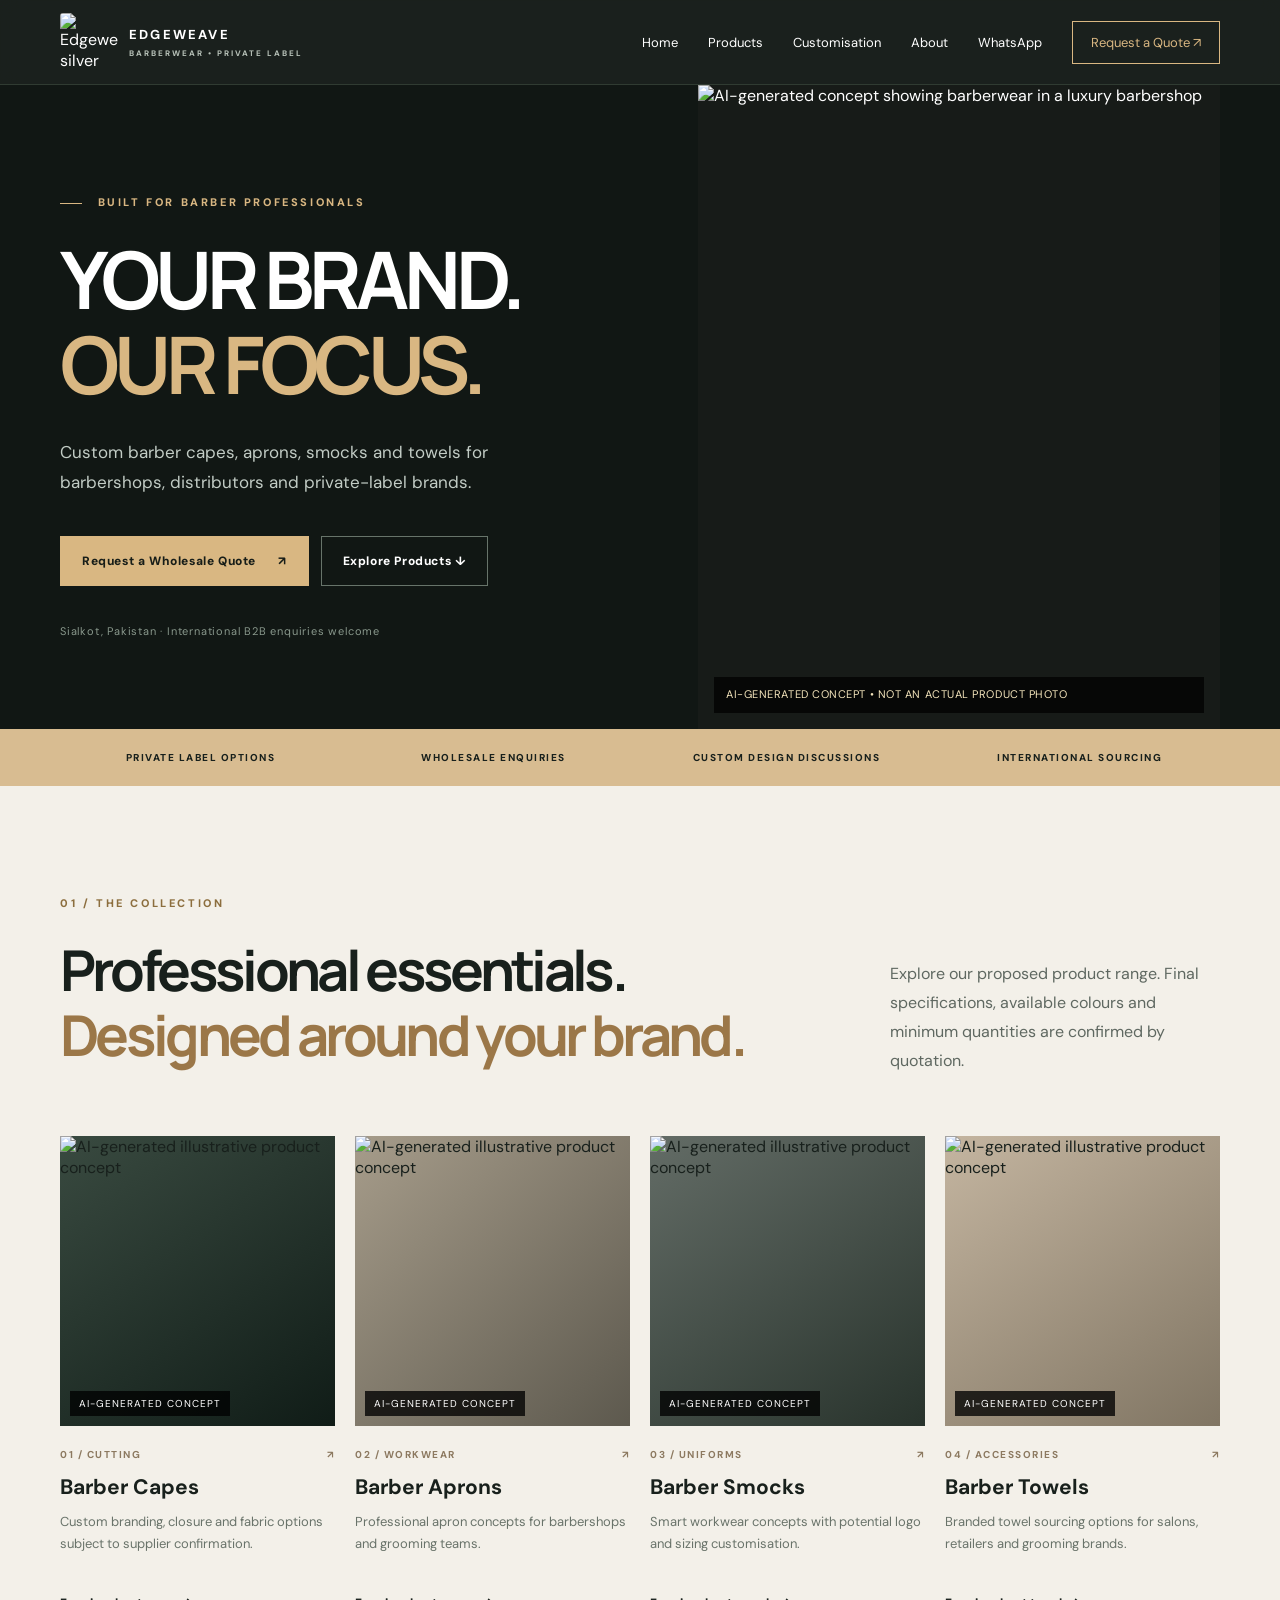
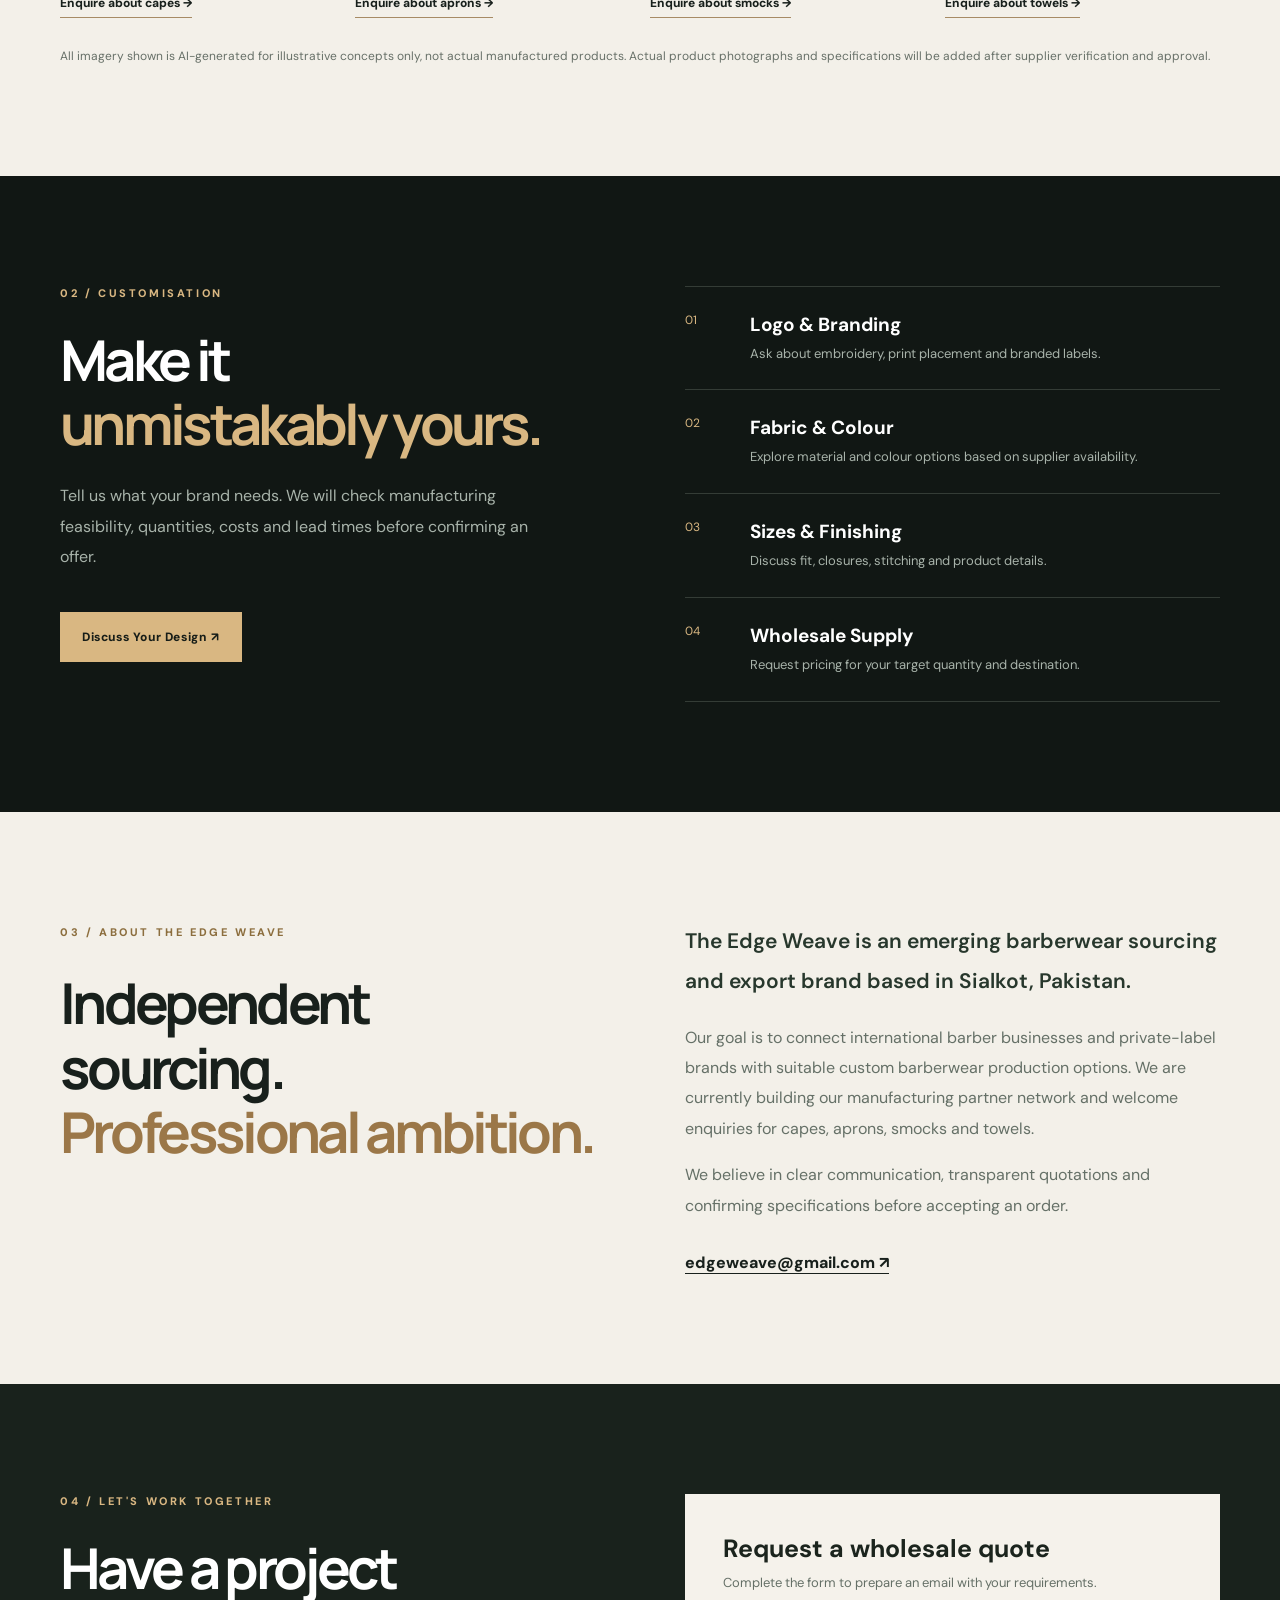
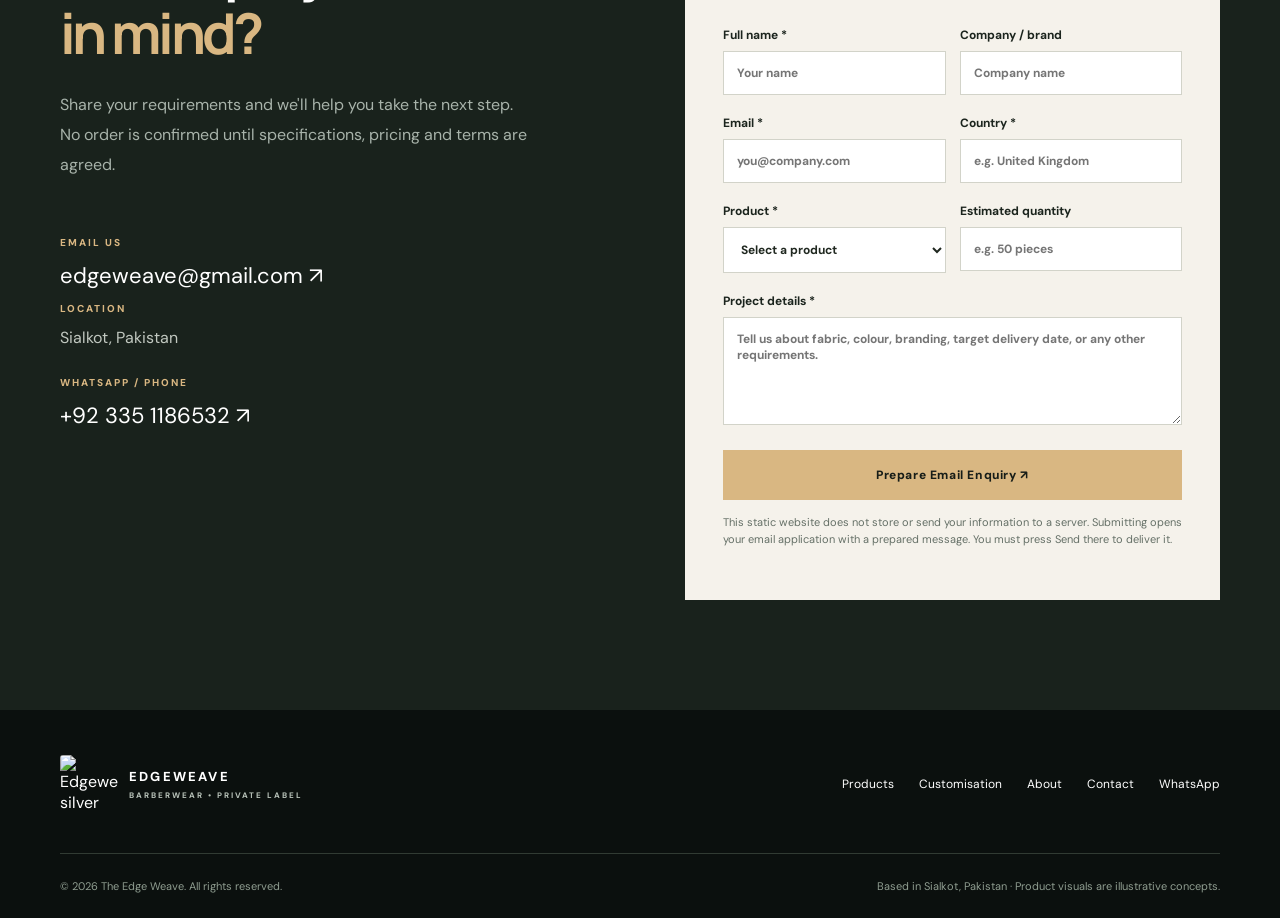
==== index.html @ 6169fc66 "Add files via upload" ====
<!DOCTYPE html>

<html lang="en"><head><meta charset="utf-8"/><meta content="width=device-width, initial-scale=1" name="viewport"/><meta content="The Edge Weave — custom barberwear sourcing for barbershops, distributors and private-label brands. Request a wholesale quote." name="description"/><meta content="#111714" name="theme-color"/><title>The Edge Weave | Custom Barberwear &amp; Private Label Supply</title><link href="styles.css" rel="stylesheet"/></head>
<body><a class="skip" href="#main">Skip to content</a><header class="site-header"><div class="container nav"><a aria-label="The Edge Weave home" class="brand" href="#home"><img class="brand-logo" src="images/edgeweave-logo.jpg" alt="Edgeweave silver scissors official logo"/><span class="brand-name">EDGEWEAVE<small>BARBERWEAR • PRIVATE LABEL</small></span></a><button aria-controls="site-nav" aria-expanded="false" aria-label="Open navigation" class="menu-toggle" type="button"><span></span><span></span><span></span></button><nav aria-label="Main navigation" class="site-nav" id="site-nav"><a href="#home">Home</a><a href="#products">Products</a><a href="#customisation">Customisation</a><a href="#about">About</a><a href="https://wa.me/923351186532" rel="noopener noreferrer" target="_blank">WhatsApp</a><a class="nav-cta" href="#quote">Request a Quote ↗</a></nav></div></header>
<main id="main"><section class="hero" id="home"><div class="container hero-layout"><div class="hero-copy"><div class="eyebrow"><span class="line"></span> BUILT FOR BARBER PROFESSIONALS</div><h1>YOUR BRAND.<br/><em>OUR FOCUS.</em></h1><p class="hero-lead">Custom barber capes, aprons, smocks and towels for barbershops, distributors and private-label brands.</p><div class="hero-actions"><a class="btn btn-gold" href="#quote">Request a Wholesale Quote <span>↗</span></a><a class="btn btn-outline" href="#products">Explore Products ↓</a></div><p class="hero-note">Sialkot, Pakistan · International B2B enquiries welcome</p></div><div aria-label="Stylised conceptual barber cape silhouette" class="hero-art hero-photo" role="img"><img alt="AI-generated concept showing barberwear in a luxury barbershop" src="images/hero.jpg"/><div class="art-label">AI-GENERATED CONCEPT • NOT AN ACTUAL PRODUCT PHOTO</div></div></div></section>
<section aria-label="Capabilities" class="strip"><div class="container strip-grid"><span>PRIVATE LABEL OPTIONS</span><span>WHOLESALE ENQUIRIES</span><span>CUSTOM DESIGN DISCUSSIONS</span><span>INTERNATIONAL SOURCING</span></div></section>
<section class="section section-light" id="products"><div class="container"><div class="section-head"><div><p class="eyebrow dark">01 / THE COLLECTION</p><h2>Professional essentials.<br/><em>Designed around your brand.</em></h2></div><p>Explore our proposed product range. Final specifications, available colours and minimum quantities are confirmed by quotation.</p></div><div class="products-grid"><article class="product-card"><div class="product-visual cape-visual"><img alt="AI-generated illustrative product concept" src="images/cape.jpg"/><span class="concept-tag">AI-GENERATED CONCEPT</span></div><div class="product-meta"><span>01 / CUTTING</span><span>↗</span></div><h3>Barber Capes</h3><p>Custom branding, closure and fabric options subject to supplier confirmation.</p><a data-product="Barber Capes" href="#quote">Enquire about capes →</a></article><article class="product-card"><div class="product-visual apron-visual"><img alt="AI-generated illustrative product concept" src="images/apron.jpg"/><span class="concept-tag">AI-GENERATED CONCEPT</span></div><div class="product-meta"><span>02 / WORKWEAR</span><span>↗</span></div><h3>Barber Aprons</h3><p>Professional apron concepts for barbershops and grooming teams.</p><a data-product="Barber Aprons" href="#quote">Enquire about aprons →</a></article><article class="product-card"><div class="product-visual smock-visual"><img alt="AI-generated illustrative product concept" src="images/smock.jpg"/><span class="concept-tag">AI-GENERATED CONCEPT</span></div><div class="product-meta"><span>03 / UNIFORMS</span><span>↗</span></div><h3>Barber Smocks</h3><p>Smart workwear concepts with potential logo and sizing customisation.</p><a data-product="Barber Smocks" href="#quote">Enquire about smocks →</a></article><article class="product-card"><div class="product-visual towel-visual"><img alt="AI-generated illustrative product concept" src="images/towel.jpg"/><span class="concept-tag">AI-GENERATED CONCEPT</span></div><div class="product-meta"><span>04 / ACCESSORIES</span><span>↗</span></div><h3>Barber Towels</h3><p>Branded towel sourcing options for salons, retailers and grooming brands.</p><a data-product="Barber Towels" href="#quote">Enquire about towels →</a></article></div><p class="image-disclaimer">All imagery shown is AI-generated for illustrative concepts only, not actual manufactured products. Actual product photographs and specifications will be added after supplier verification and approval.</p></div></section>
<section class="section section-dark" id="customisation"><div class="container custom-grid"><div><p class="eyebrow">02 / CUSTOMISATION</p><h2>Make it<br/><em>unmistakably yours.</em></h2><p class="muted">Tell us what your brand needs. We will check manufacturing feasibility, quantities, costs and lead times before confirming an offer.</p><a class="btn btn-gold" href="#quote">Discuss Your Design ↗</a></div><div class="features"><div class="feature"><span>01</span><div><h3>Logo &amp; Branding</h3><p>Ask about embroidery, print placement and branded labels.</p></div></div><div class="feature"><span>02</span><div><h3>Fabric &amp; Colour</h3><p>Explore material and colour options based on supplier availability.</p></div></div><div class="feature"><span>03</span><div><h3>Sizes &amp; Finishing</h3><p>Discuss fit, closures, stitching and product details.</p></div></div><div class="feature"><span>04</span><div><h3>Wholesale Supply</h3><p>Request pricing for your target quantity and destination.</p></div></div></div></div></section>
<section class="section section-light about" id="about"><div class="container about-grid"><div><p class="eyebrow dark">03 / ABOUT THE EDGE WEAVE</p><h2>Independent sourcing.<br/><em>Professional ambition.</em></h2></div><div><p class="about-lead">The Edge Weave is an emerging barberwear sourcing and export brand based in Sialkot, Pakistan.</p><p>Our goal is to connect international barber businesses and private-label brands with suitable custom barberwear production options. We are currently building our manufacturing partner network and welcome enquiries for capes, aprons, smocks and towels.</p><p>We believe in clear communication, transparent quotations and confirming specifications before accepting an order.</p><a class="text-link" href="mailto:edgeweave@gmail.com">edgeweave@gmail.com ↗</a></div></div></section>
<section class="section quote-section" id="quote"><div class="container quote-grid"><div><p class="eyebrow">04 / LET'S WORK TOGETHER</p><h2>Have a project<br/><em>in mind?</em></h2><p class="muted">Share your requirements and we'll help you take the next step. No order is confirmed until specifications, pricing and terms are agreed.</p><div class="contact-card"><span>EMAIL US</span><a href="mailto:edgeweave@gmail.com">edgeweave@gmail.com ↗</a><span>LOCATION</span><p>Sialkot, Pakistan</p><span>WHATSAPP / PHONE</span><a href="https://wa.me/923351186532" rel="noopener noreferrer" target="_blank">+92 335 1186532 ↗</a></div></div><form class="quote-form" id="quote-form"><h3>Request a wholesale quote</h3><p>Complete the form to prepare an email with your requirements.</p><div class="form-row"><label>Full name *<input autocomplete="name" maxlength="100" name="name" placeholder="Your name" required=""/></label><label>Company / brand<input autocomplete="organization" maxlength="120" name="company" placeholder="Company name"/></label></div><div class="form-row"><label>Email *<input autocomplete="email" maxlength="150" name="email" placeholder="you@company.com" required="" type="email"/></label><label>Country *<input autocomplete="country-name" maxlength="80" name="country" placeholder="e.g. United Kingdom" required=""/></label></div><div class="form-row"><label>Product *<select id="product-select" name="product" required=""><option value="">Select a product</option><option>Barber Capes</option><option>Barber Aprons</option><option>Barber Smocks</option><option>Barber Towels</option><option>Multiple Products</option><option>Other</option></select></label><label>Estimated quantity<input maxlength="60" name="quantity" placeholder="e.g. 50 pieces"/></label></div><label>Project details *<textarea maxlength="2000" name="details" placeholder="Tell us about fabric, colour, branding, target delivery date, or any other requirements." required="" rows="5"></textarea></label><button class="btn btn-gold submit" type="submit">Prepare Email Enquiry ↗</button><p class="form-note">This static website does not store or send your information to a server. Submitting opens your email application with a prepared message. You must press Send there to deliver it.</p><p aria-live="polite" id="form-status" role="status"></p></form></div></section></main>
<footer class="footer"><div class="container footer-top"><a class="brand" href="#home"><img class="brand-logo" src="images/edgeweave-logo.jpg" alt="Edgeweave silver scissors official logo"/><span class="brand-name">EDGEWEAVE<small>BARBERWEAR • PRIVATE LABEL</small></span></a><div><a href="#products">Products</a><a href="#customisation">Customisation</a><a href="#about">About</a><a href="#quote">Contact</a><a href="https://wa.me/923351186532" rel="noopener noreferrer" target="_blank">WhatsApp</a></div></div><div class="container footer-bottom"><span>© <span id="year"></span> The Edge Weave. All rights reserved.</span><span>Based in Sialkot, Pakistan · Product visuals are illustrative concepts.</span></div></footer><script defer="" src="script.js"></script></body></html>
---- styles.css ----
@import url('https://fonts.googleapis.com/css2?family=DM+Sans:wght@400;500;600;700&family=Manrope:wght@400;500;600;700;800&display=swap');
:root{--dark:#111714;--deep:#0b100e;--gold:#d9b782;--paper:#f3f0e9;--ink:#18201c;--muted:#aeb7b0;--line:#343c36}*{box-sizing:border-box}html{scroll-behavior:smooth;scroll-padding-top:90px}body{margin:0;font-family:'DM Sans',Arial,sans-serif;color:var(--ink);background:var(--paper)}a{color:inherit;text-decoration:none}button,input,textarea,select{font:inherit}button{cursor:pointer}.container{width:min(1160px,calc(100% - 44px));margin:auto}.skip{position:absolute;left:-999px;top:0;background:#fff;padding:12px;z-index:99}.skip:focus{left:10px}.site-header{position:sticky;top:0;z-index:20;background:#111714f5;border-bottom:1px solid #303b32;color:white;backdrop-filter:blur(12px)}.nav{min-height:84px;display:flex;align-items:center;justify-content:space-between;gap:25px}.brand{display:inline-flex;align-items:center;gap:13px}.brand-mark{font-family:Manrope,sans-serif;font-weight:800;font-size:26px;letter-spacing:-3px;border:1px solid #5b685b;padding:8px 13px 8px 9px}.brand-dot{color:var(--gold)}.brand-name{font-size:13px;letter-spacing:2.2px;font-weight:800}.brand-name small{display:block;font-size:8px;letter-spacing:2px;color:#b7c1b8;margin-top:5px}.site-nav{display:flex;align-items:center;gap:30px;font-size:13px}.site-nav a:not(.nav-cta):hover,.text-link:hover{color:var(--gold)}.nav-cta{border:1px solid var(--gold);padding:12px 18px;color:var(--gold)}.menu-toggle{display:none}.hero{background:var(--dark);color:#fff;overflow:hidden}.hero-layout{min-height:620px;display:grid;grid-template-columns:1.1fr .9fr;align-items:stretch}.hero-copy{padding:110px 0 80px;position:relative;z-index:2}.eyebrow{font-size:11px;font-weight:800;letter-spacing:2.6px;color:var(--gold);margin:0 0 28px}.eyebrow.dark{color:#8c6e3e}.line{display:inline-block;width:22px;border-top:1px solid currentColor;vertical-align:middle;margin-right:10px}h1,h2,h3,p{margin-top:0}h1,h2{font-family:Manrope,Arial,sans-serif;letter-spacing:-.065em}h1{font-size:clamp(54px,6.2vw,91px);line-height:1.07;margin-bottom:30px}h1 em,h2 em{font-style:normal;color:var(--gold)}.hero-lead{max-width:490px;color:#c2ccc5;font-size:17px;line-height:1.8}.hero-actions{display:flex;flex-wrap:wrap;gap:12px;margin:38px 0}.btn{display:inline-flex;align-items:center;justify-content:center;gap:22px;border:1px solid transparent;padding:16px 21px;font-size:12px;letter-spacing:.6px;font-weight:800;transition:transform .2s,background .2s}.btn:hover{transform:translateY(-2px)}.btn-gold{background:var(--gold);color:#171d18}.btn-outline{border-color:#67746a;color:white}.hero-note{font-size:11px;color:#89988c;letter-spacing:.8px}.hero-art{position:relative;min-height:520px;background:radial-gradient(ellipse at 45% 45%,#3b4940 0,#1c2721 44%,#111714 75%);overflow:hidden}.art-glow{position:absolute;inset:14% 11%;border:1px solid #54635350;border-radius:50%}.cape-hanger{position:absolute;top:13%;left:50%;height:52px;width:3px;background:#b7b5a7;transform:translateX(-50%)}.cape-neck{position:absolute;top:22%;left:calc(50% - 43px);width:86px;height:35px;border-radius:50%;background:#090d0c;border:5px solid #5d675d;z-index:3}.cape-body{position:absolute;top:25%;left:50%;transform:translateX(-50%);height:65%;width:75%;background:linear-gradient(115deg,#0c0e0d,#29342c 45%,#080b09 80%);clip-path:polygon(33% 0,67% 0,100% 96%,92% 100%,8% 100%,0 96%);box-shadow:inset 0 0 60px #000}.cape-body span{position:absolute;top:43%;left:50%;transform:translate(-50%,-50%);text-align:center;font-size:clamp(17px,2vw,27px);font-weight:800;letter-spacing:3px;line-height:1.25;color:#cbb58e}.art-label{position:absolute;bottom:25px;left:25px;color:#c7d0c7;font-size:9px;letter-spacing:1.3px;line-height:1.6}.art-side{position:absolute;right:18px;top:50%;writing-mode:vertical-rl;font-size:10px;letter-spacing:3px;color:#88998b}.strip{background:#d8bc91}.strip-grid{display:grid;grid-template-columns:repeat(4,1fr);gap:12px;padding:22px 0;text-align:center;font-size:10px;font-weight:800;letter-spacing:1.5px}.section{padding:110px 0}.section-light{background:var(--paper)}.section-dark{background:var(--dark);color:#fff}.section-head{display:flex;align-items:end;justify-content:space-between;gap:50px;margin-bottom:44px}.section-head>p{max-width:330px;color:#5f6861;line-height:1.8}h2{font-size:clamp(35px,4.4vw,60px);line-height:1.15;margin-bottom:24px}.section-light h2 em{color:#9b7748}.products-grid{display:grid;grid-template-columns:repeat(4,minmax(0,1fr));gap:20px}.product-card{min-width:0}.product-visual{height:290px;position:relative;overflow:hidden;display:grid;place-items:center}.cape-visual{background:linear-gradient(145deg,#394a40,#101c17)}.apron-visual{background:linear-gradient(135deg,#a69c8a,#5d594e)}.smock-visual{background:linear-gradient(145deg,#636c66,#28332c)}.towel-visual{background:linear-gradient(145deg,#c4b5a0,#807563)}.mini-cape{height:220px;width:170px;background:linear-gradient(115deg,#070909,#313b34 55%,#090c0a);clip-path:polygon(36% 0,64% 0,100% 100%,0 100%);border-radius:12px}.apron-strap{position:absolute;top:36px;width:90px;height:100px;border:9px solid #1b201d;border-radius:50%}.apron-shape{position:relative;margin-top:60px;width:150px;height:190px;background:linear-gradient(115deg,#1d2520,#424b40);clip-path:polygon(15% 0,85% 0,100% 100%,0 100%);display:grid;place-items:center;color:#d9b782;font-weight:800;letter-spacing:2px}.smock-shape{width:180px;height:230px;background:linear-gradient(110deg,#1a2320,#424c45);clip-path:polygon(18% 0,35% 0,50% 12%,65% 0,82% 0,100% 32%,85% 45%,85% 100%,15% 100%,15% 45%,0 32%);display:grid;place-items:center;color:#d9b782;font-size:19px;font-weight:800}.towel-stack{position:relative;width:170px;height:170px}.towel-stack i{position:absolute;width:165px;height:58px;left:0;border-radius:6px;box-shadow:0 10px 18px #0003;background:linear-gradient(120deg,#e9e0d1,#9f9789)}.towel-stack i:nth-child(1){top:18px;transform:rotate(-8deg)}.towel-stack i:nth-child(2){top:68px;transform:rotate(5deg);background:linear-gradient(120deg,#303a32,#111a15)}.towel-stack i:nth-child(3){top:118px;transform:rotate(-4deg)}.concept-tag{position:absolute;bottom:12px;left:12px;background:#111714e6;color:#fff;font-size:8px;letter-spacing:1px;padding:8px}.product-meta{display:flex;justify-content:space-between;margin:22px 0 12px;font-size:10px;letter-spacing:1.5px;color:#8c7960;font-weight:700}.product-card h3{font-size:21px;margin-bottom:10px}.product-card p{font-size:13px;color:#69736a;line-height:1.7;min-height:67px}.product-card>a{font-size:12px;font-weight:800;border-bottom:1px solid #a78b65;padding-bottom:6px}.image-disclaimer{font-size:12px;color:#677068;line-height:1.6;margin:35px 0 0}.custom-grid,.about-grid,.quote-grid{display:grid;grid-template-columns:1fr 1fr;gap:90px}.muted{color:#a8b3aa;line-height:1.9;max-width:470px}.features{border-top:1px solid var(--line)}.feature{display:grid;grid-template-columns:45px 1fr;gap:20px;border-bottom:1px solid var(--line);padding:25px 0}.feature>span{color:var(--gold);font-size:12px}.feature h3{font-size:19px;margin-bottom:7px}.feature p{font-size:13px;color:#a8b3aa;line-height:1.6;margin:0}.custom-grid .btn{margin-top:24px}.about-grid p{line-height:1.9;color:#657067}.about-grid .about-lead{font-size:21px;color:#27372c;font-weight:600}.text-link{display:inline-block;margin-top:15px;font-weight:800;border-bottom:1px solid}.quote-section{background:#19221c;color:#fff}.contact-card{display:grid;gap:12px;margin-top:55px}.contact-card span{font-size:10px;letter-spacing:2px;color:var(--gold);font-weight:800}.contact-card a{font-size:22px}.contact-card p{color:#c1c8c0}.quote-form{background:#f5f2eb;color:#1b241d;padding:38px}.quote-form h3{font-size:25px;margin-bottom:8px}.quote-form>p{font-size:13px;color:#657067;line-height:1.6}.form-row{display:grid;grid-template-columns:1fr 1fr;gap:14px}.quote-form label{display:block;font-size:12px;font-weight:700;margin-top:20px}.quote-form input,.quote-form select,.quote-form textarea{display:block;width:100%;border:1px solid #d2d3c9;background:#fff;padding:13px;margin-top:8px;border-radius:0;color:#202820;outline-offset:3px}.quote-form textarea{resize:vertical}.quote-form .submit{width:100%;margin-top:25px}.quote-form .form-note{font-size:11px;line-height:1.6;margin-top:14px}.footer{background:var(--deep);color:#fff;padding:45px 0 25px}.footer-top,.footer-bottom{display:flex;justify-content:space-between;align-items:center;gap:20px}.footer-top>div{display:flex;gap:25px;font-size:12px}.footer-bottom{border-top:1px solid #313b33;padding-top:25px;margin-top:40px;color:#8f9d90;font-size:11px}.menu-toggle{background:none;border:0;color:#fff}a:focus-visible,button:focus-visible,input:focus-visible,select:focus-visible,textarea:focus-visible{outline:3px solid #e0b778;outline-offset:3px}@media(max-width:900px){.site-nav{gap:16px}.products-grid{grid-template-columns:repeat(2,1fr)}.custom-grid,.about-grid,.quote-grid{gap:35px}.hero-layout{grid-template-columns:1fr .8fr}.hero-copy{padding-top:85px}.section{padding:75px 0}}@media(max-width:680px){.container{width:min(100% - 32px,520px)}.nav{min-height:70px}.brand-name{font-size:11px}.brand-name small{font-size:7px}.brand-mark{font-size:21px}.menu-toggle{display:flex;flex-direction:column;gap:5px;padding:10px}.menu-toggle span{width:22px;height:2px;background:white}.site-nav{display:none;position:absolute;top:70px;left:0;right:0;padding:18px 22px 24px;background:#111714;flex-direction:column;align-items:stretch;border-bottom:1px solid #39443a}.site-nav.open{display:flex}.site-nav a{padding:10px}.hero-layout{grid-template-columns:1fr}.hero-copy{padding:72px 0 35px}.hero-art{min-height:380px}.hero h1{font-size:clamp(46px,12vw,68px)}.strip-grid{grid-template-columns:1fr 1fr;gap:20px}.section{padding:65px 0}.section-head{display:block}.section-head>p{max-width:none}.products-grid{gap:24px 14px}.product-visual{height:220px}.mini-cape{height:165px;width:120px}.apron-shape{width:110px;height:145px}.apron-strap{top:25px}.smock-shape{width:135px;height:175px}.towel-stack{transform:scale(.8)}.product-card h3{font-size:17px}.product-card p{min-height:0}.custom-grid,.about-grid,.quote-grid{grid-template-columns:1fr;gap:30px}.quote-form{padding:24px}.footer-top,.footer-bottom{align-items:flex-start;flex-direction:column}.footer-top>div{flex-wrap:wrap}.form-row{grid-template-columns:1fr;gap:0}}@media(max-width:370px){.products-grid{grid-template-columns:1fr}.product-visual{height:290px}.hero-actions{align-items:stretch;flex-direction:column}.btn{width:100%}}@media(prefers-reduced-motion:reduce){html{scroll-behavior:auto}.btn{transition:none}}

/* Product concept photography */
.hero-photo{position:relative;overflow:hidden;min-height:440px;background:#171b18}
.hero-photo>img{width:100%;height:100%;position:absolute;inset:0;object-fit:cover;object-position:center}
.hero-photo .art-label{position:absolute;bottom:16px;left:16px;right:16px;z-index:2;background:rgba(0,0,0,.75);padding:9px 12px;color:#f3e4bb;font-size:11px;letter-spacing:.05em}
.product-visual{overflow:hidden;position:relative}
.product-visual>img{width:100%;height:100%;object-fit:cover;display:block}
.product-visual .concept-tag{position:absolute;bottom:10px;left:10px;z-index:2;background:rgba(0,0,0,.78);padding:6px 9px;color:#fff;font-size:10px}

/* Official Edgeweave brand logo */
.brand-logo{width:58px;height:58px;object-fit:cover;object-position:center;flex-shrink:0;border-radius:3px}
.brand{display:inline-flex;align-items:center;gap:11px}
@media(max-width:680px){.brand-logo{width:45px;height:45px}.brand-name{font-size:12px}}
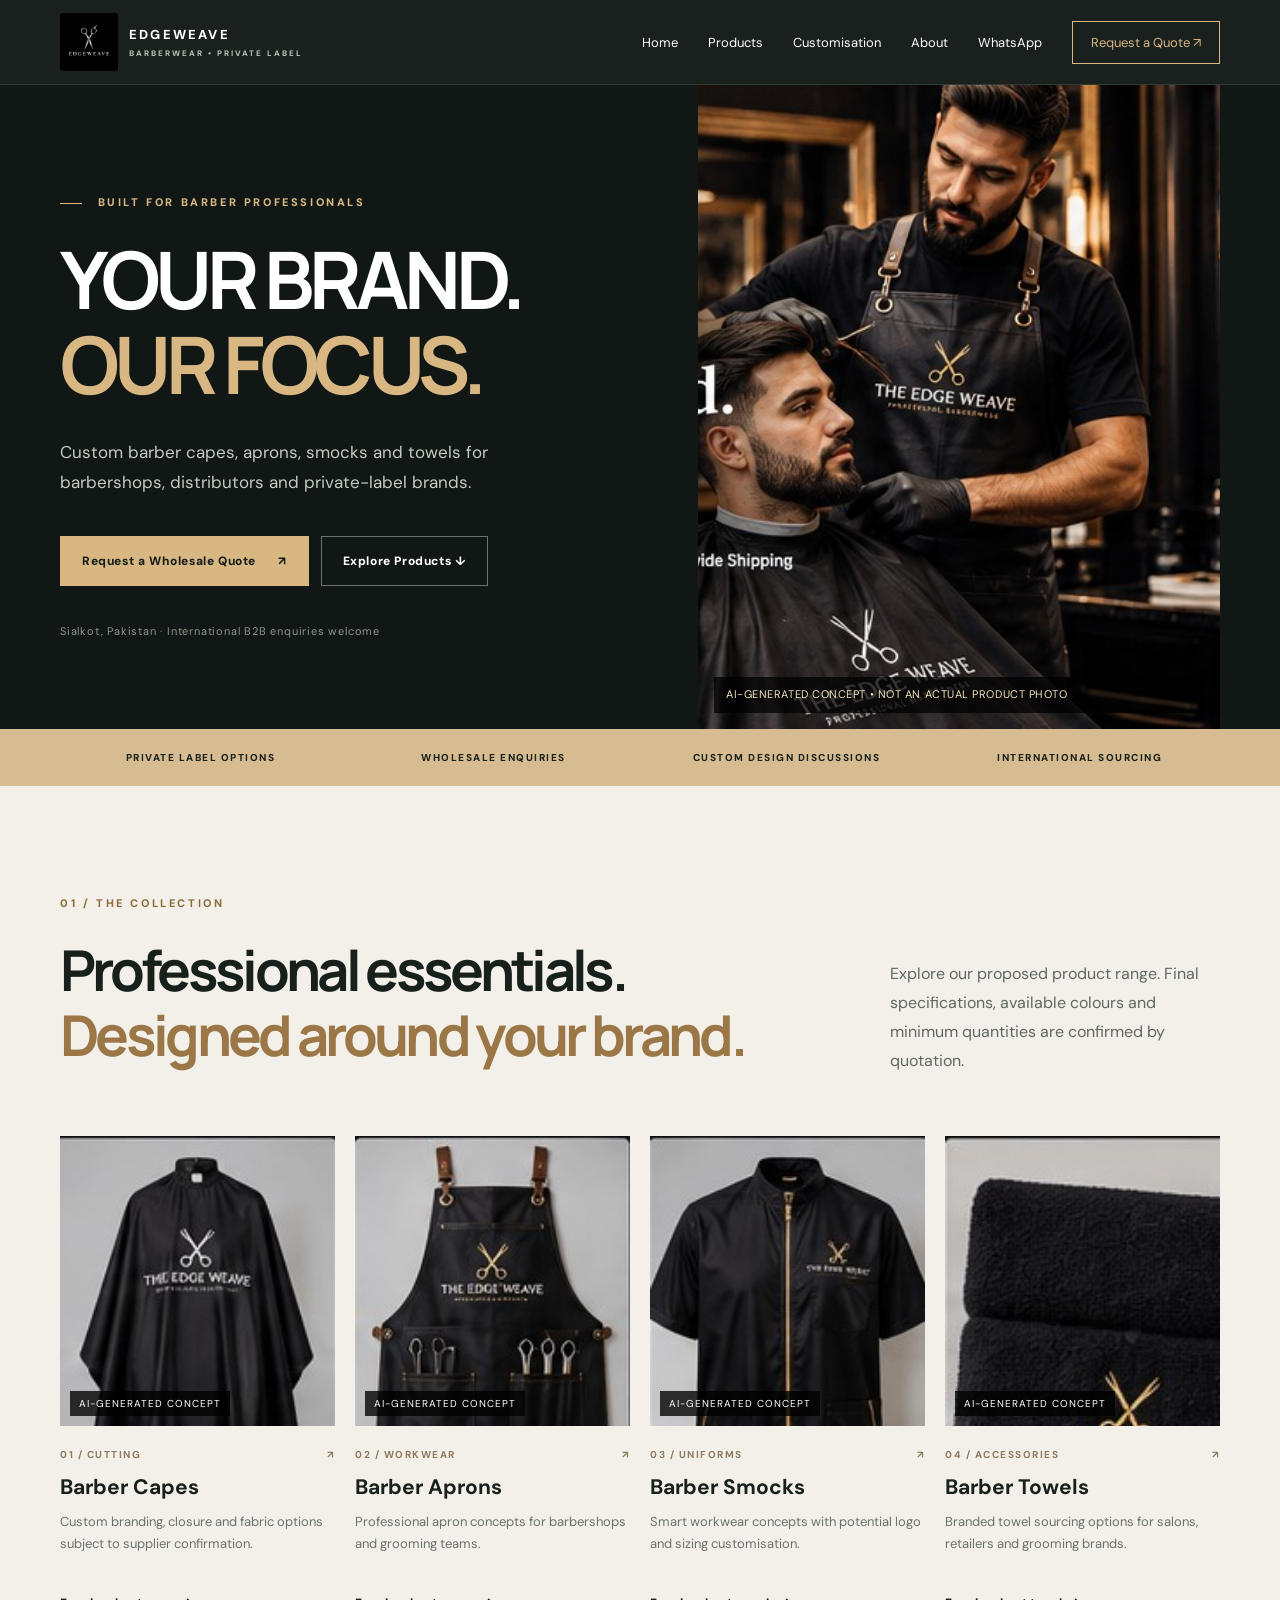
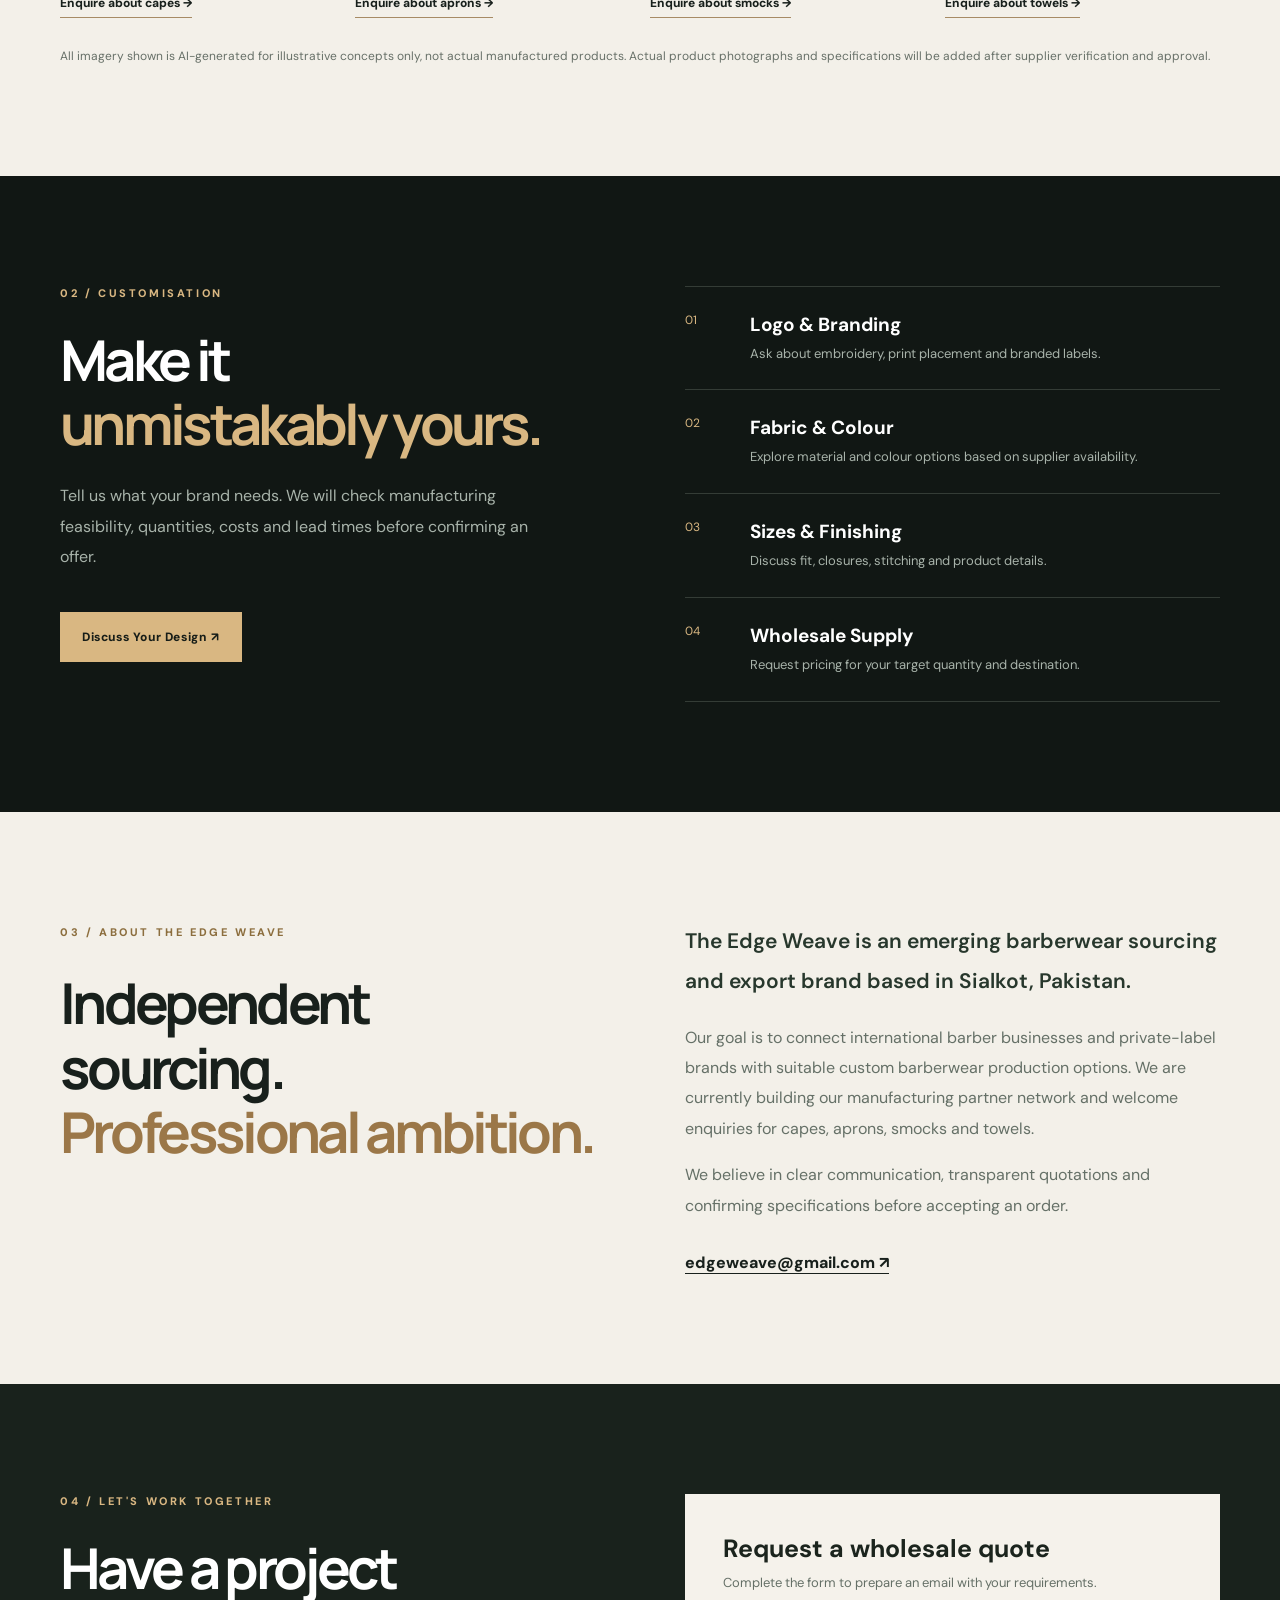
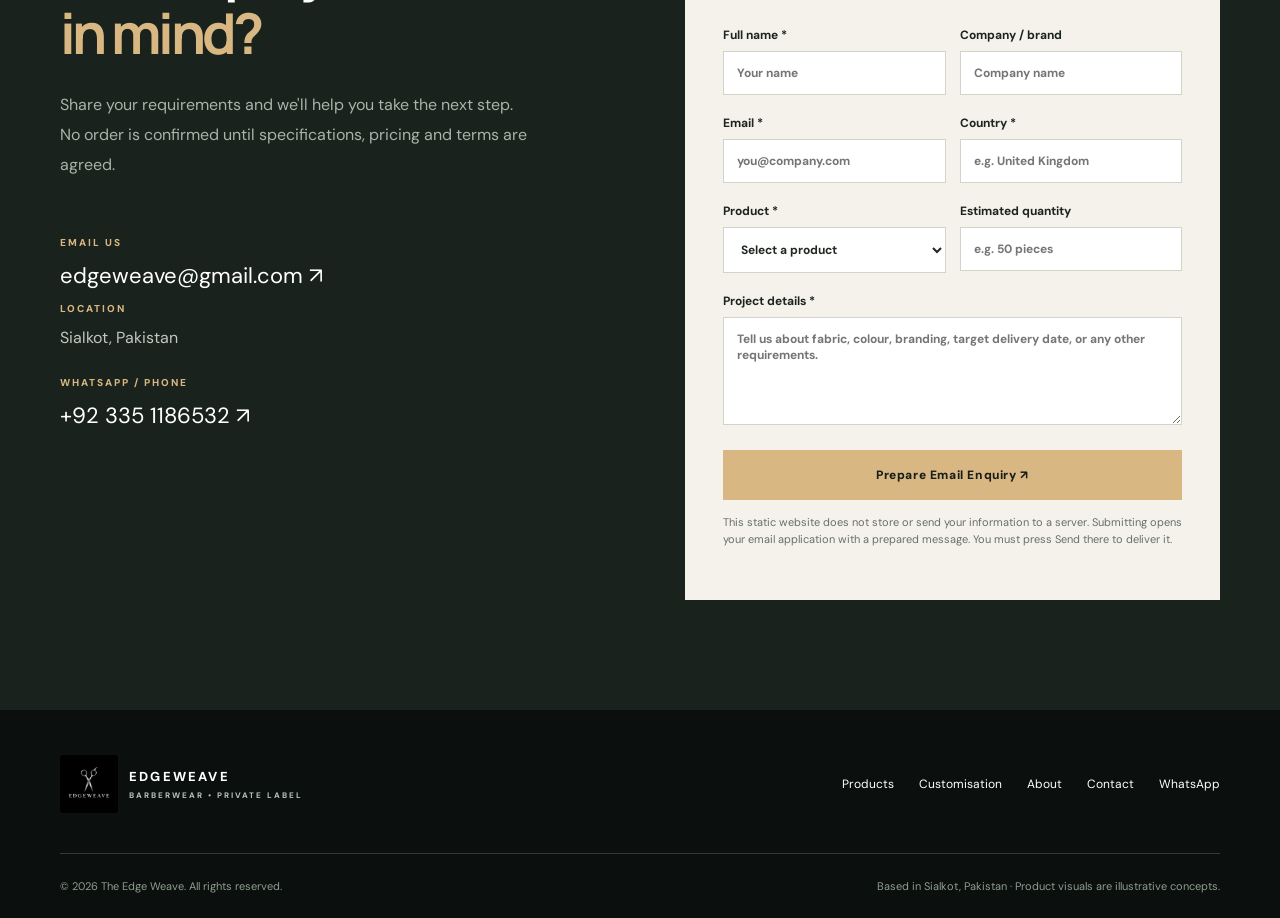
==== commit 6708be65: "Rename index (3).html to index.html" ====
--- a/index.html
+++ b/index.html
@@ -1,11 +1,11 @@
 <!DOCTYPE html>
 
 <html lang="en"><head><meta charset="utf-8"/><meta content="width=device-width, initial-scale=1" name="viewport"/><meta content="The Edge Weave — custom barberwear sourcing for barbershops, distributors and private-label brands. Request a wholesale quote." name="description"/><meta content="#111714" name="theme-color"/><title>The Edge Weave | Custom Barberwear &amp; Private Label Supply</title><link href="styles.css" rel="stylesheet"/></head>
-<body><a class="skip" href="#main">Skip to content</a><header class="site-header"><div class="container nav"><a aria-label="The Edge Weave home" class="brand" href="#home"><img class="brand-logo" src="images/edgeweave-logo.jpg" alt="Edgeweave silver scissors official logo"/><span class="brand-name">EDGEWEAVE<small>BARBERWEAR • PRIVATE LABEL</small></span></a><button aria-controls="site-nav" aria-expanded="false" aria-label="Open navigation" class="menu-toggle" type="button"><span></span><span></span><span></span></button><nav aria-label="Main navigation" class="site-nav" id="site-nav"><a href="#home">Home</a><a href="#products">Products</a><a href="#customisation">Customisation</a><a href="#about">About</a><a href="https://wa.me/923351186532" rel="noopener noreferrer" target="_blank">WhatsApp</a><a class="nav-cta" href="#quote">Request a Quote ↗</a></nav></div></header>
-<main id="main"><section class="hero" id="home"><div class="container hero-layout"><div class="hero-copy"><div class="eyebrow"><span class="line"></span> BUILT FOR BARBER PROFESSIONALS</div><h1>YOUR BRAND.<br/><em>OUR FOCUS.</em></h1><p class="hero-lead">Custom barber capes, aprons, smocks and towels for barbershops, distributors and private-label brands.</p><div class="hero-actions"><a class="btn btn-gold" href="#quote">Request a Wholesale Quote <span>↗</span></a><a class="btn btn-outline" href="#products">Explore Products ↓</a></div><p class="hero-note">Sialkot, Pakistan · International B2B enquiries welcome</p></div><div aria-label="Stylised conceptual barber cape silhouette" class="hero-art hero-photo" role="img"><img alt="AI-generated concept showing barberwear in a luxury barbershop" src="images/hero.jpg"/><div class="art-label">AI-GENERATED CONCEPT • NOT AN ACTUAL PRODUCT PHOTO</div></div></div></section>
+<body><a class="skip" href="#main">Skip to content</a><header class="site-header"><div class="container nav"><a aria-label="The Edge Weave home" class="brand" href="#home"><img class="brand-logo" src="edgeweave-logo.jpg" alt="Edgeweave silver scissors official logo"/><span class="brand-name">EDGEWEAVE<small>BARBERWEAR • PRIVATE LABEL</small></span></a><button aria-controls="site-nav" aria-expanded="false" aria-label="Open navigation" class="menu-toggle" type="button"><span></span><span></span><span></span></button><nav aria-label="Main navigation" class="site-nav" id="site-nav"><a href="#home">Home</a><a href="#products">Products</a><a href="#customisation">Customisation</a><a href="#about">About</a><a href="https://wa.me/923351186532" rel="noopener noreferrer" target="_blank">WhatsApp</a><a class="nav-cta" href="#quote">Request a Quote ↗</a></nav></div></header>
+<main id="main"><section class="hero" id="home"><div class="container hero-layout"><div class="hero-copy"><div class="eyebrow"><span class="line"></span> BUILT FOR BARBER PROFESSIONALS</div><h1>YOUR BRAND.<br/><em>OUR FOCUS.</em></h1><p class="hero-lead">Custom barber capes, aprons, smocks and towels for barbershops, distributors and private-label brands.</p><div class="hero-actions"><a class="btn btn-gold" href="#quote">Request a Wholesale Quote <span>↗</span></a><a class="btn btn-outline" href="#products">Explore Products ↓</a></div><p class="hero-note">Sialkot, Pakistan · International B2B enquiries welcome</p></div><div aria-label="Stylised conceptual barber cape silhouette" class="hero-art hero-photo" role="img"><img alt="AI-generated concept showing barberwear in a luxury barbershop" src="hero.jpg"/><div class="art-label">AI-GENERATED CONCEPT • NOT AN ACTUAL PRODUCT PHOTO</div></div></div></section>
 <section aria-label="Capabilities" class="strip"><div class="container strip-grid"><span>PRIVATE LABEL OPTIONS</span><span>WHOLESALE ENQUIRIES</span><span>CUSTOM DESIGN DISCUSSIONS</span><span>INTERNATIONAL SOURCING</span></div></section>
-<section class="section section-light" id="products"><div class="container"><div class="section-head"><div><p class="eyebrow dark">01 / THE COLLECTION</p><h2>Professional essentials.<br/><em>Designed around your brand.</em></h2></div><p>Explore our proposed product range. Final specifications, available colours and minimum quantities are confirmed by quotation.</p></div><div class="products-grid"><article class="product-card"><div class="product-visual cape-visual"><img alt="AI-generated illustrative product concept" src="images/cape.jpg"/><span class="concept-tag">AI-GENERATED CONCEPT</span></div><div class="product-meta"><span>01 / CUTTING</span><span>↗</span></div><h3>Barber Capes</h3><p>Custom branding, closure and fabric options subject to supplier confirmation.</p><a data-product="Barber Capes" href="#quote">Enquire about capes →</a></article><article class="product-card"><div class="product-visual apron-visual"><img alt="AI-generated illustrative product concept" src="images/apron.jpg"/><span class="concept-tag">AI-GENERATED CONCEPT</span></div><div class="product-meta"><span>02 / WORKWEAR</span><span>↗</span></div><h3>Barber Aprons</h3><p>Professional apron concepts for barbershops and grooming teams.</p><a data-product="Barber Aprons" href="#quote">Enquire about aprons →</a></article><article class="product-card"><div class="product-visual smock-visual"><img alt="AI-generated illustrative product concept" src="images/smock.jpg"/><span class="concept-tag">AI-GENERATED CONCEPT</span></div><div class="product-meta"><span>03 / UNIFORMS</span><span>↗</span></div><h3>Barber Smocks</h3><p>Smart workwear concepts with potential logo and sizing customisation.</p><a data-product="Barber Smocks" href="#quote">Enquire about smocks →</a></article><article class="product-card"><div class="product-visual towel-visual"><img alt="AI-generated illustrative product concept" src="images/towel.jpg"/><span class="concept-tag">AI-GENERATED CONCEPT</span></div><div class="product-meta"><span>04 / ACCESSORIES</span><span>↗</span></div><h3>Barber Towels</h3><p>Branded towel sourcing options for salons, retailers and grooming brands.</p><a data-product="Barber Towels" href="#quote">Enquire about towels →</a></article></div><p class="image-disclaimer">All imagery shown is AI-generated for illustrative concepts only, not actual manufactured products. Actual product photographs and specifications will be added after supplier verification and approval.</p></div></section>
+<section class="section section-light" id="products"><div class="container"><div class="section-head"><div><p class="eyebrow dark">01 / THE COLLECTION</p><h2>Professional essentials.<br/><em>Designed around your brand.</em></h2></div><p>Explore our proposed product range. Final specifications, available colours and minimum quantities are confirmed by quotation.</p></div><div class="products-grid"><article class="product-card"><div class="product-visual cape-visual"><img alt="AI-generated illustrative product concept" src="cape.jpg"/><span class="concept-tag">AI-GENERATED CONCEPT</span></div><div class="product-meta"><span>01 / CUTTING</span><span>↗</span></div><h3>Barber Capes</h3><p>Custom branding, closure and fabric options subject to supplier confirmation.</p><a data-product="Barber Capes" href="#quote">Enquire about capes →</a></article><article class="product-card"><div class="product-visual apron-visual"><img alt="AI-generated illustrative product concept" src="apron.jpg"/><span class="concept-tag">AI-GENERATED CONCEPT</span></div><div class="product-meta"><span>02 / WORKWEAR</span><span>↗</span></div><h3>Barber Aprons</h3><p>Professional apron concepts for barbershops and grooming teams.</p><a data-product="Barber Aprons" href="#quote">Enquire about aprons →</a></article><article class="product-card"><div class="product-visual smock-visual"><img alt="AI-generated illustrative product concept" src="smock.jpg"/><span class="concept-tag">AI-GENERATED CONCEPT</span></div><div class="product-meta"><span>03 / UNIFORMS</span><span>↗</span></div><h3>Barber Smocks</h3><p>Smart workwear concepts with potential logo and sizing customisation.</p><a data-product="Barber Smocks" href="#quote">Enquire about smocks →</a></article><article class="product-card"><div class="product-visual towel-visual"><img alt="AI-generated illustrative product concept" src="towel.jpg"/><span class="concept-tag">AI-GENERATED CONCEPT</span></div><div class="product-meta"><span>04 / ACCESSORIES</span><span>↗</span></div><h3>Barber Towels</h3><p>Branded towel sourcing options for salons, retailers and grooming brands.</p><a data-product="Barber Towels" href="#quote">Enquire about towels →</a></article></div><p class="image-disclaimer">All imagery shown is AI-generated for illustrative concepts only, not actual manufactured products. Actual product photographs and specifications will be added after supplier verification and approval.</p></div></section>
 <section class="section section-dark" id="customisation"><div class="container custom-grid"><div><p class="eyebrow">02 / CUSTOMISATION</p><h2>Make it<br/><em>unmistakably yours.</em></h2><p class="muted">Tell us what your brand needs. We will check manufacturing feasibility, quantities, costs and lead times before confirming an offer.</p><a class="btn btn-gold" href="#quote">Discuss Your Design ↗</a></div><div class="features"><div class="feature"><span>01</span><div><h3>Logo &amp; Branding</h3><p>Ask about embroidery, print placement and branded labels.</p></div></div><div class="feature"><span>02</span><div><h3>Fabric &amp; Colour</h3><p>Explore material and colour options based on supplier availability.</p></div></div><div class="feature"><span>03</span><div><h3>Sizes &amp; Finishing</h3><p>Discuss fit, closures, stitching and product details.</p></div></div><div class="feature"><span>04</span><div><h3>Wholesale Supply</h3><p>Request pricing for your target quantity and destination.</p></div></div></div></div></section>
 <section class="section section-light about" id="about"><div class="container about-grid"><div><p class="eyebrow dark">03 / ABOUT THE EDGE WEAVE</p><h2>Independent sourcing.<br/><em>Professional ambition.</em></h2></div><div><p class="about-lead">The Edge Weave is an emerging barberwear sourcing and export brand based in Sialkot, Pakistan.</p><p>Our goal is to connect international barber businesses and private-label brands with suitable custom barberwear production options. We are currently building our manufacturing partner network and welcome enquiries for capes, aprons, smocks and towels.</p><p>We believe in clear communication, transparent quotations and confirming specifications before accepting an order.</p><a class="text-link" href="mailto:edgeweave@gmail.com">edgeweave@gmail.com ↗</a></div></div></section>
 <section class="section quote-section" id="quote"><div class="container quote-grid"><div><p class="eyebrow">04 / LET'S WORK TOGETHER</p><h2>Have a project<br/><em>in mind?</em></h2><p class="muted">Share your requirements and we'll help you take the next step. No order is confirmed until specifications, pricing and terms are agreed.</p><div class="contact-card"><span>EMAIL US</span><a href="mailto:edgeweave@gmail.com">edgeweave@gmail.com ↗</a><span>LOCATION</span><p>Sialkot, Pakistan</p><span>WHATSAPP / PHONE</span><a href="https://wa.me/923351186532" rel="noopener noreferrer" target="_blank">+92 335 1186532 ↗</a></div></div><form class="quote-form" id="quote-form"><h3>Request a wholesale quote</h3><p>Complete the form to prepare an email with your requirements.</p><div class="form-row"><label>Full name *<input autocomplete="name" maxlength="100" name="name" placeholder="Your name" required=""/></label><label>Company / brand<input autocomplete="organization" maxlength="120" name="company" placeholder="Company name"/></label></div><div class="form-row"><label>Email *<input autocomplete="email" maxlength="150" name="email" placeholder="you@company.com" required="" type="email"/></label><label>Country *<input autocomplete="country-name" maxlength="80" name="country" placeholder="e.g. United Kingdom" required=""/></label></div><div class="form-row"><label>Product *<select id="product-select" name="product" required=""><option value="">Select a product</option><option>Barber Capes</option><option>Barber Aprons</option><option>Barber Smocks</option><option>Barber Towels</option><option>Multiple Products</option><option>Other</option></select></label><label>Estimated quantity<input maxlength="60" name="quantity" placeholder="e.g. 50 pieces"/></label></div><label>Project details *<textarea maxlength="2000" name="details" placeholder="Tell us about fabric, colour, branding, target delivery date, or any other requirements." required="" rows="5"></textarea></label><button class="btn btn-gold submit" type="submit">Prepare Email Enquiry ↗</button><p class="form-note">This static website does not store or send your information to a server. Submitting opens your email application with a prepared message. You must press Send there to deliver it.</p><p aria-live="polite" id="form-status" role="status"></p></form></div></section></main>
-<footer class="footer"><div class="container footer-top"><a class="brand" href="#home"><img class="brand-logo" src="images/edgeweave-logo.jpg" alt="Edgeweave silver scissors official logo"/><span class="brand-name">EDGEWEAVE<small>BARBERWEAR • PRIVATE LABEL</small></span></a><div><a href="#products">Products</a><a href="#customisation">Customisation</a><a href="#about">About</a><a href="#quote">Contact</a><a href="https://wa.me/923351186532" rel="noopener noreferrer" target="_blank">WhatsApp</a></div></div><div class="container footer-bottom"><span>© <span id="year"></span> The Edge Weave. All rights reserved.</span><span>Based in Sialkot, Pakistan · Product visuals are illustrative concepts.</span></div></footer><script defer="" src="script.js"></script></body></html>
+<footer class="footer"><div class="container footer-top"><a class="brand" href="#home"><img class="brand-logo" src="edgeweave-logo.jpg" alt="Edgeweave silver scissors official logo"/><span class="brand-name">EDGEWEAVE<small>BARBERWEAR • PRIVATE LABEL</small></span></a><div><a href="#products">Products</a><a href="#customisation">Customisation</a><a href="#about">About</a><a href="#quote">Contact</a><a href="https://wa.me/923351186532" rel="noopener noreferrer" target="_blank">WhatsApp</a></div></div><div class="container footer-bottom"><span>© <span id="year"></span> The Edge Weave. All rights reserved.</span><span>Based in Sialkot, Pakistan · Product visuals are illustrative concepts.</span></div></footer><script defer="" src="script.js"></script></body></html>
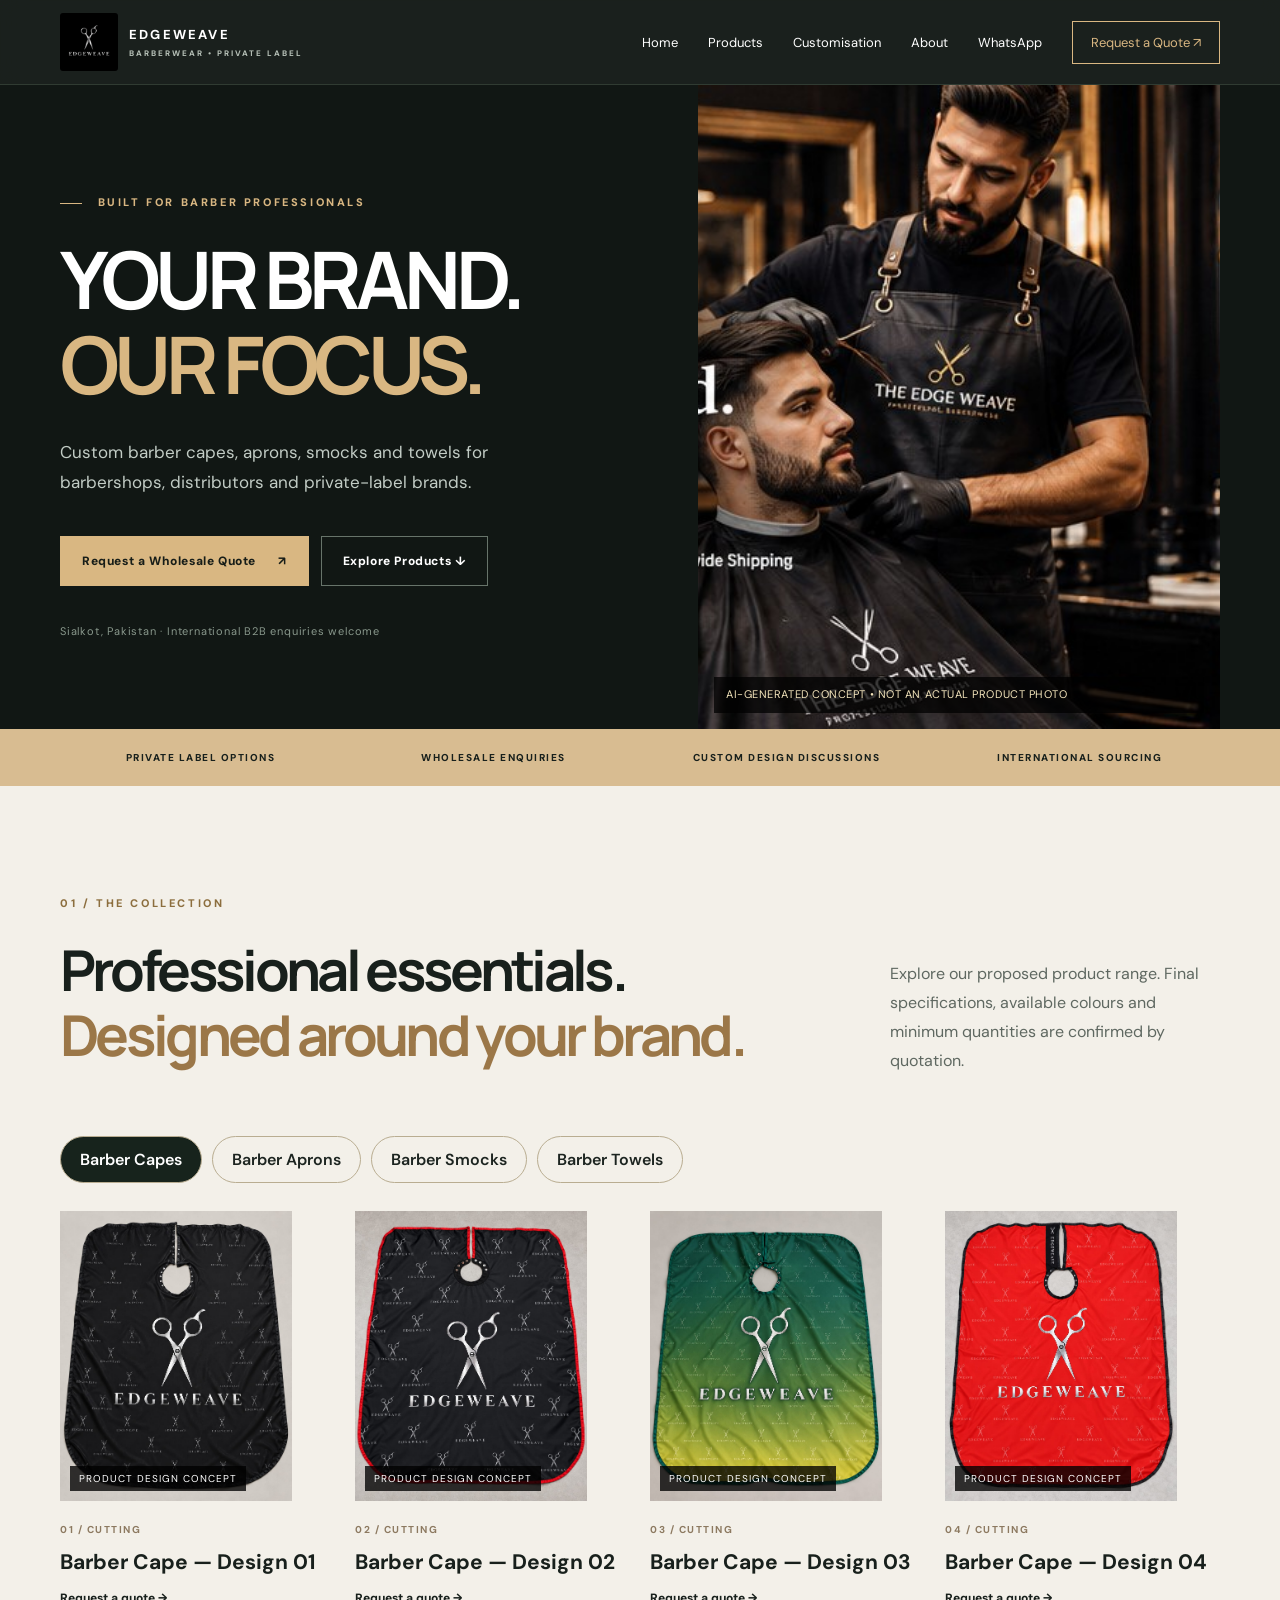
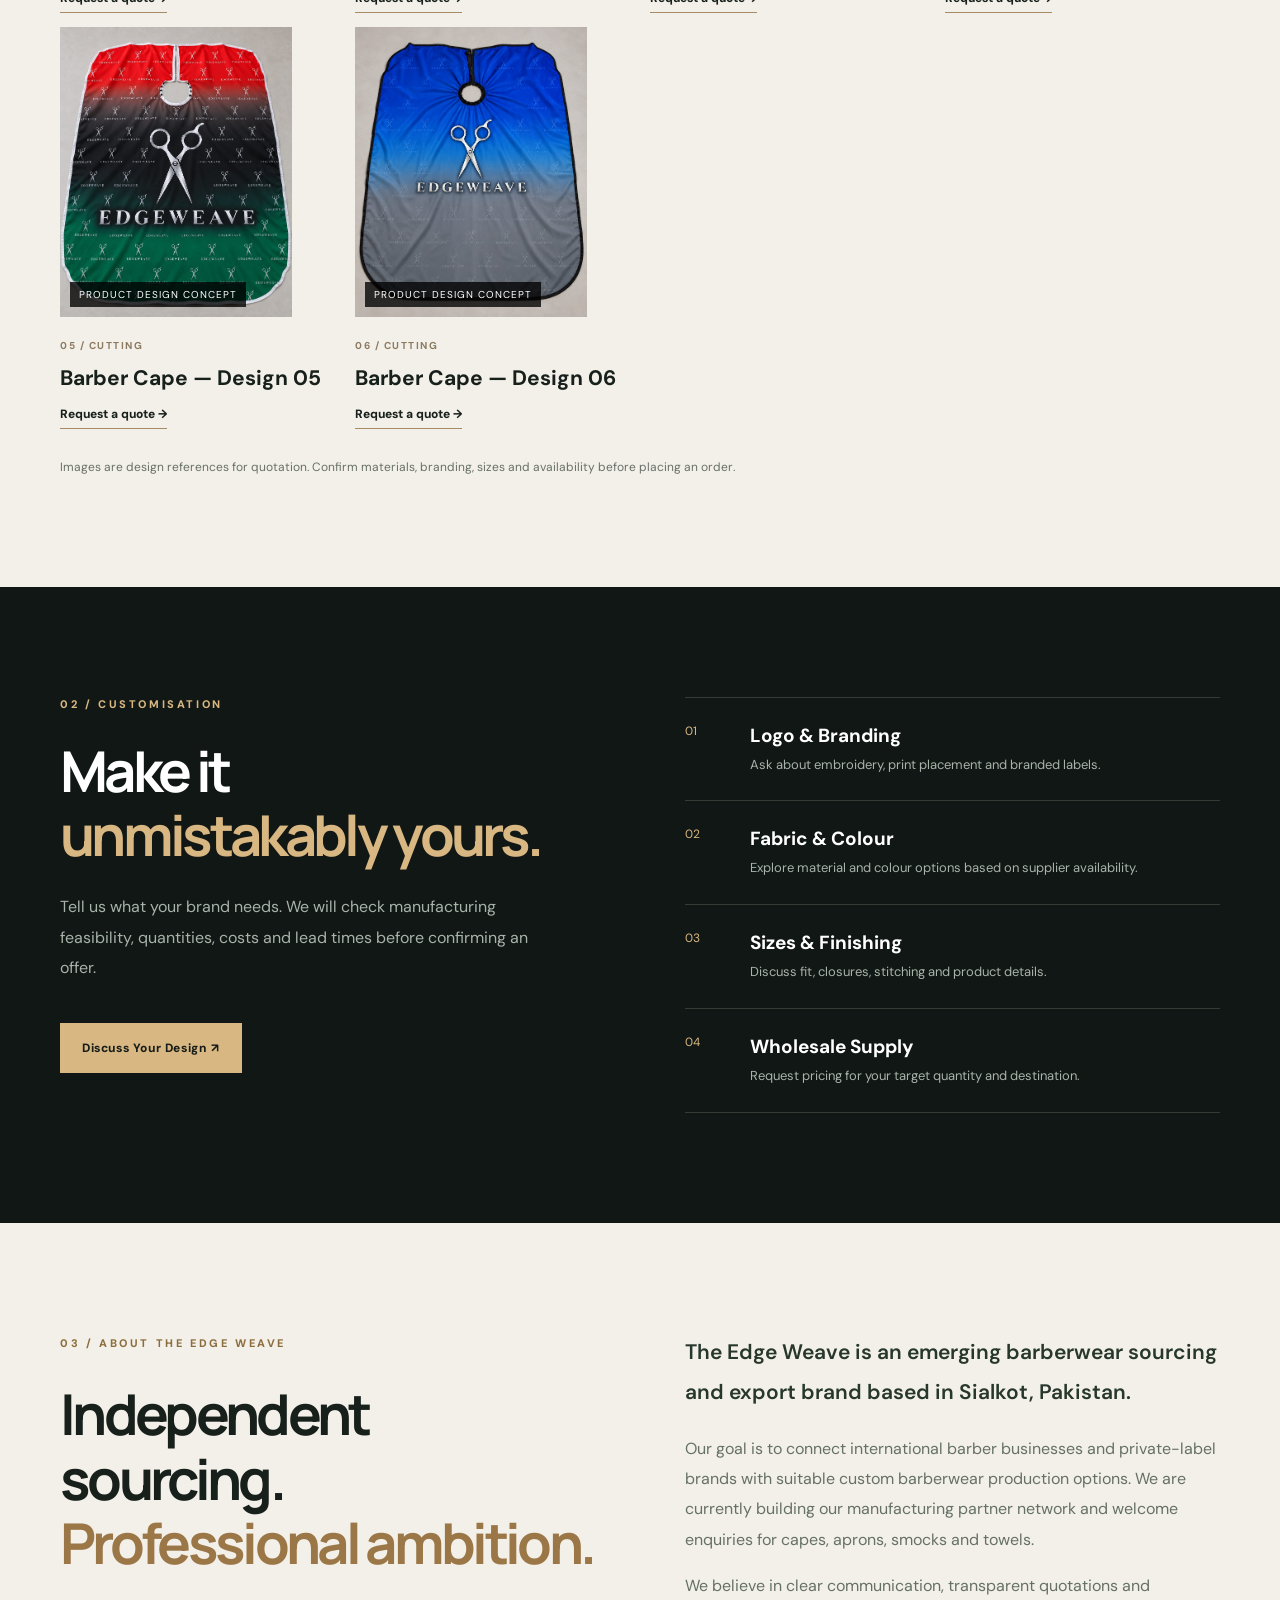
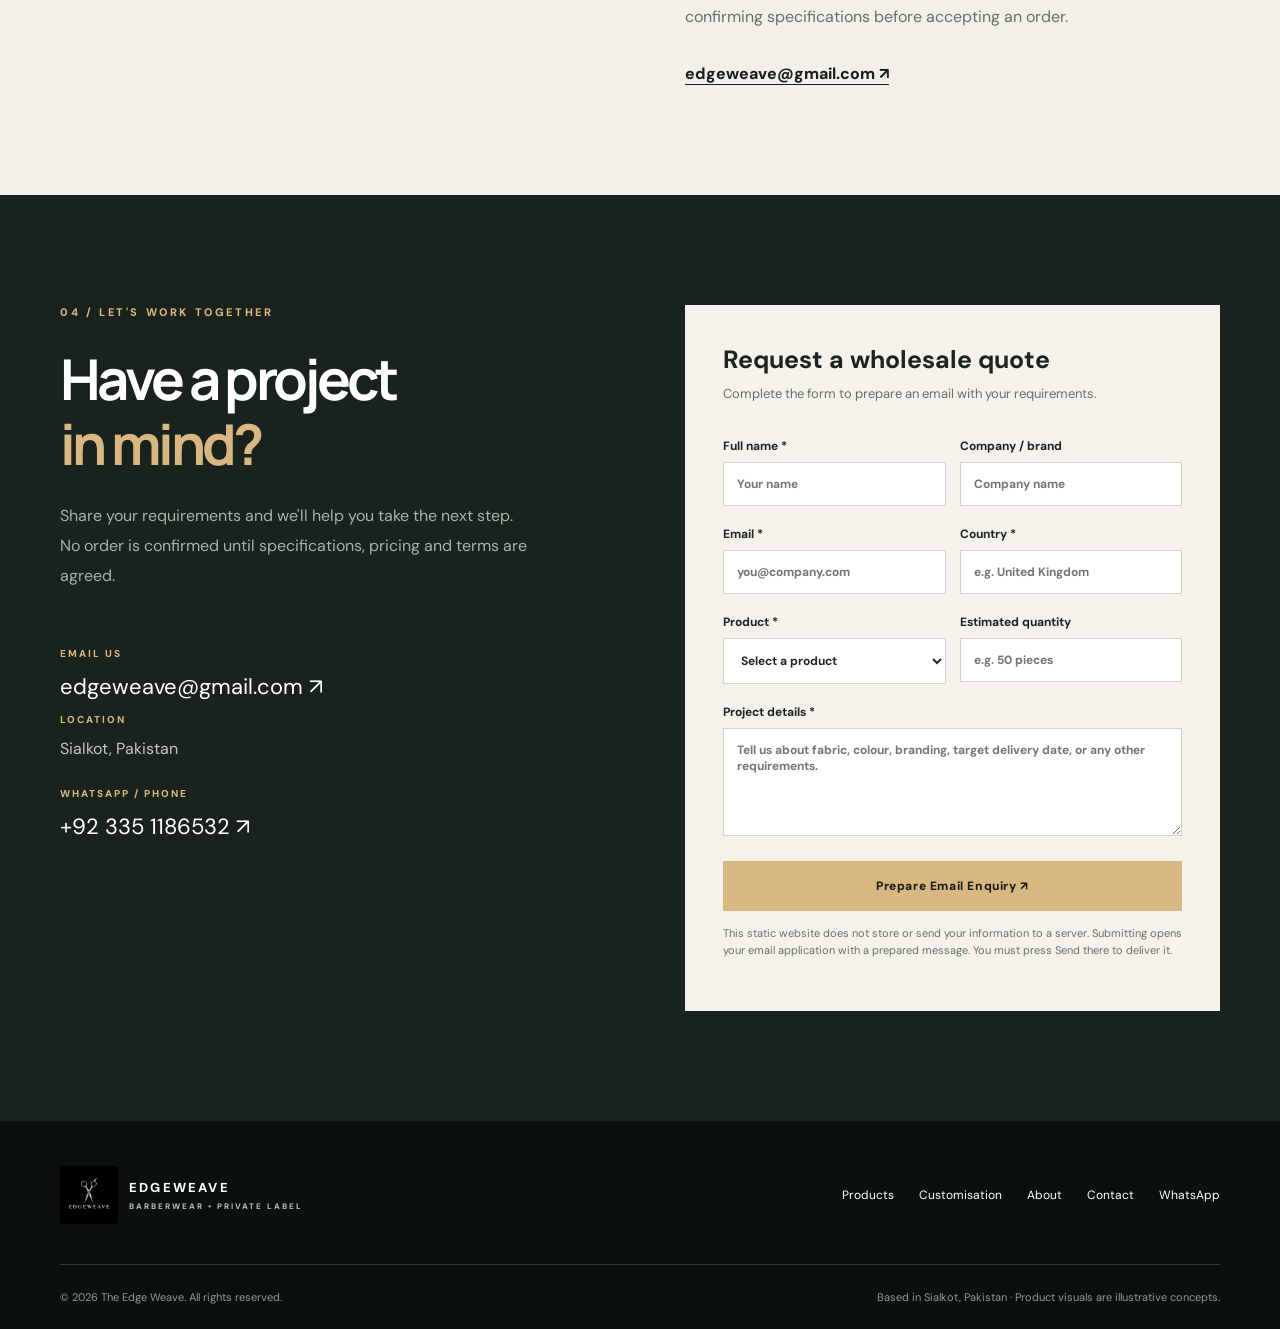
==== commit 86aa3268: "Add files via upload" ====
--- a/index.html
+++ b/index.html
@@ -1,11 +1,15 @@
 <!DOCTYPE html>
 
-<html lang="en"><head><meta charset="utf-8"/><meta content="width=device-width, initial-scale=1" name="viewport"/><meta content="The Edge Weave — custom barberwear sourcing for barbershops, distributors and private-label brands. Request a wholesale quote." name="description"/><meta content="#111714" name="theme-color"/><title>The Edge Weave | Custom Barberwear &amp; Private Label Supply</title><link href="styles.css" rel="stylesheet"/></head>
-<body><a class="skip" href="#main">Skip to content</a><header class="site-header"><div class="container nav"><a aria-label="The Edge Weave home" class="brand" href="#home"><img class="brand-logo" src="edgeweave-logo.jpg" alt="Edgeweave silver scissors official logo"/><span class="brand-name">EDGEWEAVE<small>BARBERWEAR • PRIVATE LABEL</small></span></a><button aria-controls="site-nav" aria-expanded="false" aria-label="Open navigation" class="menu-toggle" type="button"><span></span><span></span><span></span></button><nav aria-label="Main navigation" class="site-nav" id="site-nav"><a href="#home">Home</a><a href="#products">Products</a><a href="#customisation">Customisation</a><a href="#about">About</a><a href="https://wa.me/923351186532" rel="noopener noreferrer" target="_blank">WhatsApp</a><a class="nav-cta" href="#quote">Request a Quote ↗</a></nav></div></header>
+<html lang="en"><head><meta charset="utf-8"/><meta content="width=device-width, initial-scale=1" name="viewport"/><meta content="The Edge Weave — custom barberwear sourcing for barbershops, distributors and private-label brands. Request a wholesale quote." name="description"/><meta content="#111714" name="theme-color"/><title>The Edge Weave | Custom Barberwear &amp; Private Label Supply</title><link href="styles.css" rel="stylesheet"/><style>
+.product-tabs{display:flex;gap:10px;flex-wrap:wrap;margin:24px 0 28px}.product-tab{border:1px solid #b9ad91;background:transparent;color:#1c2420;border-radius:999px;padding:12px 19px;cursor:pointer;font:inherit;font-weight:600}.product-tab.active,.product-tab:hover{background:#17231c;color:#fff}.product-entry[hidden]{display:none!important}.product-entry .product-visual img{width:100%;height:100%;object-fit:cover}.product-entry .product-visual{overflow:hidden;aspect-ratio:4/5}.product-entry h3{margin-top:10px}
+</style></head>
+<body><a class="skip" href="#main">Skip to content</a><header class="site-header"><div class="container nav"><a aria-label="The Edge Weave home" class="brand" href="#home"><img alt="Edgeweave silver scissors official logo" class="brand-logo" src="edgeweave-logo.jpg"/><span class="brand-name">EDGEWEAVE<small>BARBERWEAR • PRIVATE LABEL</small></span></a><button aria-controls="site-nav" aria-expanded="false" aria-label="Open navigation" class="menu-toggle" type="button"><span></span><span></span><span></span></button><nav aria-label="Main navigation" class="site-nav" id="site-nav"><a href="#home">Home</a><a href="#products">Products</a><a href="#customisation">Customisation</a><a href="#about">About</a><a href="https://wa.me/923351186532" rel="noopener noreferrer" target="_blank">WhatsApp</a><a class="nav-cta" href="#quote">Request a Quote ↗</a></nav></div></header>
 <main id="main"><section class="hero" id="home"><div class="container hero-layout"><div class="hero-copy"><div class="eyebrow"><span class="line"></span> BUILT FOR BARBER PROFESSIONALS</div><h1>YOUR BRAND.<br/><em>OUR FOCUS.</em></h1><p class="hero-lead">Custom barber capes, aprons, smocks and towels for barbershops, distributors and private-label brands.</p><div class="hero-actions"><a class="btn btn-gold" href="#quote">Request a Wholesale Quote <span>↗</span></a><a class="btn btn-outline" href="#products">Explore Products ↓</a></div><p class="hero-note">Sialkot, Pakistan · International B2B enquiries welcome</p></div><div aria-label="Stylised conceptual barber cape silhouette" class="hero-art hero-photo" role="img"><img alt="AI-generated concept showing barberwear in a luxury barbershop" src="hero.jpg"/><div class="art-label">AI-GENERATED CONCEPT • NOT AN ACTUAL PRODUCT PHOTO</div></div></div></section>
 <section aria-label="Capabilities" class="strip"><div class="container strip-grid"><span>PRIVATE LABEL OPTIONS</span><span>WHOLESALE ENQUIRIES</span><span>CUSTOM DESIGN DISCUSSIONS</span><span>INTERNATIONAL SOURCING</span></div></section>
-<section class="section section-light" id="products"><div class="container"><div class="section-head"><div><p class="eyebrow dark">01 / THE COLLECTION</p><h2>Professional essentials.<br/><em>Designed around your brand.</em></h2></div><p>Explore our proposed product range. Final specifications, available colours and minimum quantities are confirmed by quotation.</p></div><div class="products-grid"><article class="product-card"><div class="product-visual cape-visual"><img alt="AI-generated illustrative product concept" src="cape.jpg"/><span class="concept-tag">AI-GENERATED CONCEPT</span></div><div class="product-meta"><span>01 / CUTTING</span><span>↗</span></div><h3>Barber Capes</h3><p>Custom branding, closure and fabric options subject to supplier confirmation.</p><a data-product="Barber Capes" href="#quote">Enquire about capes →</a></article><article class="product-card"><div class="product-visual apron-visual"><img alt="AI-generated illustrative product concept" src="apron.jpg"/><span class="concept-tag">AI-GENERATED CONCEPT</span></div><div class="product-meta"><span>02 / WORKWEAR</span><span>↗</span></div><h3>Barber Aprons</h3><p>Professional apron concepts for barbershops and grooming teams.</p><a data-product="Barber Aprons" href="#quote">Enquire about aprons →</a></article><article class="product-card"><div class="product-visual smock-visual"><img alt="AI-generated illustrative product concept" src="smock.jpg"/><span class="concept-tag">AI-GENERATED CONCEPT</span></div><div class="product-meta"><span>03 / UNIFORMS</span><span>↗</span></div><h3>Barber Smocks</h3><p>Smart workwear concepts with potential logo and sizing customisation.</p><a data-product="Barber Smocks" href="#quote">Enquire about smocks →</a></article><article class="product-card"><div class="product-visual towel-visual"><img alt="AI-generated illustrative product concept" src="towel.jpg"/><span class="concept-tag">AI-GENERATED CONCEPT</span></div><div class="product-meta"><span>04 / ACCESSORIES</span><span>↗</span></div><h3>Barber Towels</h3><p>Branded towel sourcing options for salons, retailers and grooming brands.</p><a data-product="Barber Towels" href="#quote">Enquire about towels →</a></article></div><p class="image-disclaimer">All imagery shown is AI-generated for illustrative concepts only, not actual manufactured products. Actual product photographs and specifications will be added after supplier verification and approval.</p></div></section>
+<section class="section section-light" id="products"><div class="container"><div class="section-head"><div><p class="eyebrow dark">01 / THE COLLECTION</p><h2>Professional essentials.<br/><em>Designed around your brand.</em></h2></div><p>Explore our proposed product range. Final specifications, available colours and minimum quantities are confirmed by quotation.</p></div><div aria-label="Product categories" class="product-tabs" role="group"><button aria-pressed="true" class="product-tab active" data-category="cape" type="button">Barber Capes</button><button aria-pressed="false" class="product-tab" data-category="apron" type="button">Barber Aprons</button><button aria-pressed="false" class="product-tab" data-category="smock" type="button">Barber Smocks</button><button aria-pressed="false" class="product-tab" data-category="towel" type="button">Barber Towels</button></div><div class="products-grid"><article class="product-card product-entry" data-category="cape"><div class="product-visual cape-visual"><img alt="Barber Cape design 1" loading="lazy" src="cape1.jpeg"/><span class="concept-tag">PRODUCT DESIGN CONCEPT</span></div><div class="product-meta"><span>01 / CUTTING</span></div><h3>Barber Cape — Design 01</h3><a data-product="Barber Capes" href="#quote">Request a quote →</a></article><article class="product-card product-entry" data-category="cape"><div class="product-visual cape-visual"><img alt="Barber Cape design 2" loading="lazy" src="cape2.jpeg"/><span class="concept-tag">PRODUCT DESIGN CONCEPT</span></div><div class="product-meta"><span>02 / CUTTING</span></div><h3>Barber Cape — Design 02</h3><a data-product="Barber Capes" href="#quote">Request a quote →</a></article><article class="product-card product-entry" data-category="cape"><div class="product-visual cape-visual"><img alt="Barber Cape design 3" loading="lazy" src="cape3.jpeg"/><span class="concept-tag">PRODUCT DESIGN CONCEPT</span></div><div class="product-meta"><span>03 / CUTTING</span></div><h3>Barber Cape — Design 03</h3><a data-product="Barber Capes" href="#quote">Request a quote →</a></article><article class="product-card product-entry" data-category="cape"><div class="product-visual cape-visual"><img alt="Barber Cape design 4" loading="lazy" src="cape4.jpeg"/><span class="concept-tag">PRODUCT DESIGN CONCEPT</span></div><div class="product-meta"><span>04 / CUTTING</span></div><h3>Barber Cape — Design 04</h3><a data-product="Barber Capes" href="#quote">Request a quote →</a></article><article class="product-card product-entry" data-category="cape"><div class="product-visual cape-visual"><img alt="Barber Cape design 5" loading="lazy" src="cape5.jpeg"/><span class="concept-tag">PRODUCT DESIGN CONCEPT</span></div><div class="product-meta"><span>05 / CUTTING</span></div><h3>Barber Cape — Design 05</h3><a data-product="Barber Capes" href="#quote">Request a quote →</a></article><article class="product-card product-entry" data-category="cape"><div class="product-visual cape-visual"><img alt="Barber Cape design 6" loading="lazy" src="cape6.jpeg"/><span class="concept-tag">PRODUCT DESIGN CONCEPT</span></div><div class="product-meta"><span>06 / CUTTING</span></div><h3>Barber Cape — Design 06</h3><a data-product="Barber Capes" href="#quote">Request a quote →</a></article><article class="product-card product-entry" data-category="apron" hidden=""><div class="product-visual apron-visual"><img alt="Barber Apron design 1" loading="lazy" src="apron1.jpeg"/><span class="concept-tag">PRODUCT DESIGN CONCEPT</span></div><div class="product-meta"><span>01 / WORKWEAR</span></div><h3>Barber Apron — Design 01</h3><a data-product="Barber Aprons" href="#quote">Request a quote →</a></article><article class="product-card product-entry" data-category="apron" hidden=""><div class="product-visual apron-visual"><img alt="Barber Apron design 2" loading="lazy" src="apron2.jpeg"/><span class="concept-tag">PRODUCT DESIGN CONCEPT</span></div><div class="product-meta"><span>02 / WORKWEAR</span></div><h3>Barber Apron — Design 02</h3><a data-product="Barber Aprons" href="#quote">Request a quote →</a></article><article class="product-card product-entry" data-category="apron" hidden=""><div class="product-visual apron-visual"><img alt="Barber Apron design 3" loading="lazy" src="apron3.jpeg"/><span class="concept-tag">PRODUCT DESIGN CONCEPT</span></div><div class="product-meta"><span>03 / WORKWEAR</span></div><h3>Barber Apron — Design 03</h3><a data-product="Barber Aprons" href="#quote">Request a quote →</a></article><article class="product-card product-entry" data-category="apron" hidden=""><div class="product-visual apron-visual"><img alt="Barber Apron design 4" loading="lazy" src="apron4.jpeg"/><span class="concept-tag">PRODUCT DESIGN CONCEPT</span></div><div class="product-meta"><span>04 / WORKWEAR</span></div><h3>Barber Apron — Design 04</h3><a data-product="Barber Aprons" href="#quote">Request a quote →</a></article><article class="product-card product-entry" data-category="apron" hidden=""><div class="product-visual apron-visual"><img alt="Barber Apron design 5" loading="lazy" src="apron5.jpeg"/><span class="concept-tag">PRODUCT DESIGN CONCEPT</span></div><div class="product-meta"><span>05 / WORKWEAR</span></div><h3>Barber Apron — Design 05</h3><a data-product="Barber Aprons" href="#quote">Request a quote →</a></article><article class="product-card product-entry" data-category="apron" hidden=""><div class="product-visual apron-visual"><img alt="Barber Apron design 6" loading="lazy" src="apron6.jpeg"/><span class="concept-tag">PRODUCT DESIGN CONCEPT</span></div><div class="product-meta"><span>06 / WORKWEAR</span></div><h3>Barber Apron — Design 06</h3><a data-product="Barber Aprons" href="#quote">Request a quote →</a></article><article class="product-card product-entry" data-category="smock" hidden=""><div class="product-visual smock-visual"><img alt="Barber Smock design 1" loading="lazy" src="smock1.jpeg"/><span class="concept-tag">PRODUCT DESIGN CONCEPT</span></div><div class="product-meta"><span>01 / UNIFORMS</span></div><h3>Barber Smock — Design 01</h3><a data-product="Barber Smocks" href="#quote">Request a quote →</a></article><article class="product-card product-entry" data-category="smock" hidden=""><div class="product-visual smock-visual"><img alt="Barber Smock design 2" loading="lazy" src="smock2.jpeg"/><span class="concept-tag">PRODUCT DESIGN CONCEPT</span></div><div class="product-meta"><span>02 / UNIFORMS</span></div><h3>Barber Smock — Design 02</h3><a data-product="Barber Smocks" href="#quote">Request a quote →</a></article><article class="product-card product-entry" data-category="smock" hidden=""><div class="product-visual smock-visual"><img alt="Barber Smock design 3" loading="lazy" src="smock3.jpeg"/><span class="concept-tag">PRODUCT DESIGN CONCEPT</span></div><div class="product-meta"><span>03 / UNIFORMS</span></div><h3>Barber Smock — Design 03</h3><a data-product="Barber Smocks" href="#quote">Request a quote →</a></article><article class="product-card product-entry" data-category="smock" hidden=""><div class="product-visual smock-visual"><img alt="Barber Smock design 4" loading="lazy" src="smock4.jpeg"/><span class="concept-tag">PRODUCT DESIGN CONCEPT</span></div><div class="product-meta"><span>04 / UNIFORMS</span></div><h3>Barber Smock — Design 04</h3><a data-product="Barber Smocks" href="#quote">Request a quote →</a></article><article class="product-card product-entry" data-category="smock" hidden=""><div class="product-visual smock-visual"><img alt="Barber Smock design 5" loading="lazy" src="smock5.jpeg"/><span class="concept-tag">PRODUCT DESIGN CONCEPT</span></div><div class="product-meta"><span>05 / UNIFORMS</span></div><h3>Barber Smock — Design 05</h3><a data-product="Barber Smocks" href="#quote">Request a quote →</a></article><article class="product-card product-entry" data-category="smock" hidden=""><div class="product-visual smock-visual"><img alt="Barber Smock design 6" loading="lazy" src="smock6.jpeg"/><span class="concept-tag">PRODUCT DESIGN CONCEPT</span></div><div class="product-meta"><span>06 / UNIFORMS</span></div><h3>Barber Smock — Design 06</h3><a data-product="Barber Smocks" href="#quote">Request a quote →</a></article><article class="product-card product-entry" data-category="towel" hidden=""><div class="product-visual towel-visual"><img alt="Barber Towel design 1" loading="lazy" src="towel1.jpeg"/><span class="concept-tag">PRODUCT DESIGN CONCEPT</span></div><div class="product-meta"><span>01 / ACCESSORIES</span></div><h3>Barber Towel — Design 01</h3><a data-product="Barber Towels" href="#quote">Request a quote →</a></article><article class="product-card product-entry" data-category="towel" hidden=""><div class="product-visual towel-visual"><img alt="Barber Towel design 2" loading="lazy" src="towel2.jpeg"/><span class="concept-tag">PRODUCT DESIGN CONCEPT</span></div><div class="product-meta"><span>02 / ACCESSORIES</span></div><h3>Barber Towel — Design 02</h3><a data-product="Barber Towels" href="#quote">Request a quote →</a></article><article class="product-card product-entry" data-category="towel" hidden=""><div class="product-visual towel-visual"><img alt="Barber Towel design 3" loading="lazy" src="towel3.jpeg"/><span class="concept-tag">PRODUCT DESIGN CONCEPT</span></div><div class="product-meta"><span>03 / ACCESSORIES</span></div><h3>Barber Towel — Design 03</h3><a data-product="Barber Towels" href="#quote">Request a quote →</a></article><article class="product-card product-entry" data-category="towel" hidden=""><div class="product-visual towel-visual"><img alt="Barber Towel design 4" loading="lazy" src="towel4.jpeg"/><span class="concept-tag">PRODUCT DESIGN CONCEPT</span></div><div class="product-meta"><span>04 / ACCESSORIES</span></div><h3>Barber Towel — Design 04</h3><a data-product="Barber Towels" href="#quote">Request a quote →</a></article><article class="product-card product-entry" data-category="towel" hidden=""><div class="product-visual towel-visual"><img alt="Barber Towel design 5" loading="lazy" src="towel5.jpeg"/><span class="concept-tag">PRODUCT DESIGN CONCEPT</span></div><div class="product-meta"><span>05 / ACCESSORIES</span></div><h3>Barber Towel — Design 05</h3><a data-product="Barber Towels" href="#quote">Request a quote →</a></article><article class="product-card product-entry" data-category="towel" hidden=""><div class="product-visual towel-visual"><img alt="Barber Towel design 6" loading="lazy" src="towel6.jpeg"/><span class="concept-tag">PRODUCT DESIGN CONCEPT</span></div><div class="product-meta"><span>06 / ACCESSORIES</span></div><h3>Barber Towel — Design 06</h3><a data-product="Barber Towels" href="#quote">Request a quote →</a></article></div><p class="image-disclaimer">Images are design references for quotation. Confirm materials, branding, sizes and availability before placing an order.</p></div></section>
 <section class="section section-dark" id="customisation"><div class="container custom-grid"><div><p class="eyebrow">02 / CUSTOMISATION</p><h2>Make it<br/><em>unmistakably yours.</em></h2><p class="muted">Tell us what your brand needs. We will check manufacturing feasibility, quantities, costs and lead times before confirming an offer.</p><a class="btn btn-gold" href="#quote">Discuss Your Design ↗</a></div><div class="features"><div class="feature"><span>01</span><div><h3>Logo &amp; Branding</h3><p>Ask about embroidery, print placement and branded labels.</p></div></div><div class="feature"><span>02</span><div><h3>Fabric &amp; Colour</h3><p>Explore material and colour options based on supplier availability.</p></div></div><div class="feature"><span>03</span><div><h3>Sizes &amp; Finishing</h3><p>Discuss fit, closures, stitching and product details.</p></div></div><div class="feature"><span>04</span><div><h3>Wholesale Supply</h3><p>Request pricing for your target quantity and destination.</p></div></div></div></div></section>
 <section class="section section-light about" id="about"><div class="container about-grid"><div><p class="eyebrow dark">03 / ABOUT THE EDGE WEAVE</p><h2>Independent sourcing.<br/><em>Professional ambition.</em></h2></div><div><p class="about-lead">The Edge Weave is an emerging barberwear sourcing and export brand based in Sialkot, Pakistan.</p><p>Our goal is to connect international barber businesses and private-label brands with suitable custom barberwear production options. We are currently building our manufacturing partner network and welcome enquiries for capes, aprons, smocks and towels.</p><p>We believe in clear communication, transparent quotations and confirming specifications before accepting an order.</p><a class="text-link" href="mailto:edgeweave@gmail.com">edgeweave@gmail.com ↗</a></div></div></section>
 <section class="section quote-section" id="quote"><div class="container quote-grid"><div><p class="eyebrow">04 / LET'S WORK TOGETHER</p><h2>Have a project<br/><em>in mind?</em></h2><p class="muted">Share your requirements and we'll help you take the next step. No order is confirmed until specifications, pricing and terms are agreed.</p><div class="contact-card"><span>EMAIL US</span><a href="mailto:edgeweave@gmail.com">edgeweave@gmail.com ↗</a><span>LOCATION</span><p>Sialkot, Pakistan</p><span>WHATSAPP / PHONE</span><a href="https://wa.me/923351186532" rel="noopener noreferrer" target="_blank">+92 335 1186532 ↗</a></div></div><form class="quote-form" id="quote-form"><h3>Request a wholesale quote</h3><p>Complete the form to prepare an email with your requirements.</p><div class="form-row"><label>Full name *<input autocomplete="name" maxlength="100" name="name" placeholder="Your name" required=""/></label><label>Company / brand<input autocomplete="organization" maxlength="120" name="company" placeholder="Company name"/></label></div><div class="form-row"><label>Email *<input autocomplete="email" maxlength="150" name="email" placeholder="you@company.com" required="" type="email"/></label><label>Country *<input autocomplete="country-name" maxlength="80" name="country" placeholder="e.g. United Kingdom" required=""/></label></div><div class="form-row"><label>Product *<select id="product-select" name="product" required=""><option value="">Select a product</option><option>Barber Capes</option><option>Barber Aprons</option><option>Barber Smocks</option><option>Barber Towels</option><option>Multiple Products</option><option>Other</option></select></label><label>Estimated quantity<input maxlength="60" name="quantity" placeholder="e.g. 50 pieces"/></label></div><label>Project details *<textarea maxlength="2000" name="details" placeholder="Tell us about fabric, colour, branding, target delivery date, or any other requirements." required="" rows="5"></textarea></label><button class="btn btn-gold submit" type="submit">Prepare Email Enquiry ↗</button><p class="form-note">This static website does not store or send your information to a server. Submitting opens your email application with a prepared message. You must press Send there to deliver it.</p><p aria-live="polite" id="form-status" role="status"></p></form></div></section></main>
-<footer class="footer"><div class="container footer-top"><a class="brand" href="#home"><img class="brand-logo" src="edgeweave-logo.jpg" alt="Edgeweave silver scissors official logo"/><span class="brand-name">EDGEWEAVE<small>BARBERWEAR • PRIVATE LABEL</small></span></a><div><a href="#products">Products</a><a href="#customisation">Customisation</a><a href="#about">About</a><a href="#quote">Contact</a><a href="https://wa.me/923351186532" rel="noopener noreferrer" target="_blank">WhatsApp</a></div></div><div class="container footer-bottom"><span>© <span id="year"></span> The Edge Weave. All rights reserved.</span><span>Based in Sialkot, Pakistan · Product visuals are illustrative concepts.</span></div></footer><script defer="" src="script.js"></script></body></html>
+<footer class="footer"><div class="container footer-top"><a class="brand" href="#home"><img alt="Edgeweave silver scissors official logo" class="brand-logo" src="edgeweave-logo.jpg"/><span class="brand-name">EDGEWEAVE<small>BARBERWEAR • PRIVATE LABEL</small></span></a><div><a href="#products">Products</a><a href="#customisation">Customisation</a><a href="#about">About</a><a href="#quote">Contact</a><a href="https://wa.me/923351186532" rel="noopener noreferrer" target="_blank">WhatsApp</a></div></div><div class="container footer-bottom"><span>© <span id="year"></span> The Edge Weave. All rights reserved.</span><span>Based in Sialkot, Pakistan · Product visuals are illustrative concepts.</span></div></footer><script defer="" src="script.js"></script><script>
+document.addEventListener('DOMContentLoaded',()=>{const tabs=document.querySelectorAll('.product-tab');const cards=document.querySelectorAll('.product-entry');tabs.forEach(tab=>tab.addEventListener('click',()=>{const category=tab.dataset.category;tabs.forEach(t=>{const on=t===tab;t.classList.toggle('active',on);t.setAttribute('aria-pressed',String(on));});cards.forEach(card=>{card.hidden=card.dataset.category!==category;});}));});
+</script></body></html>
